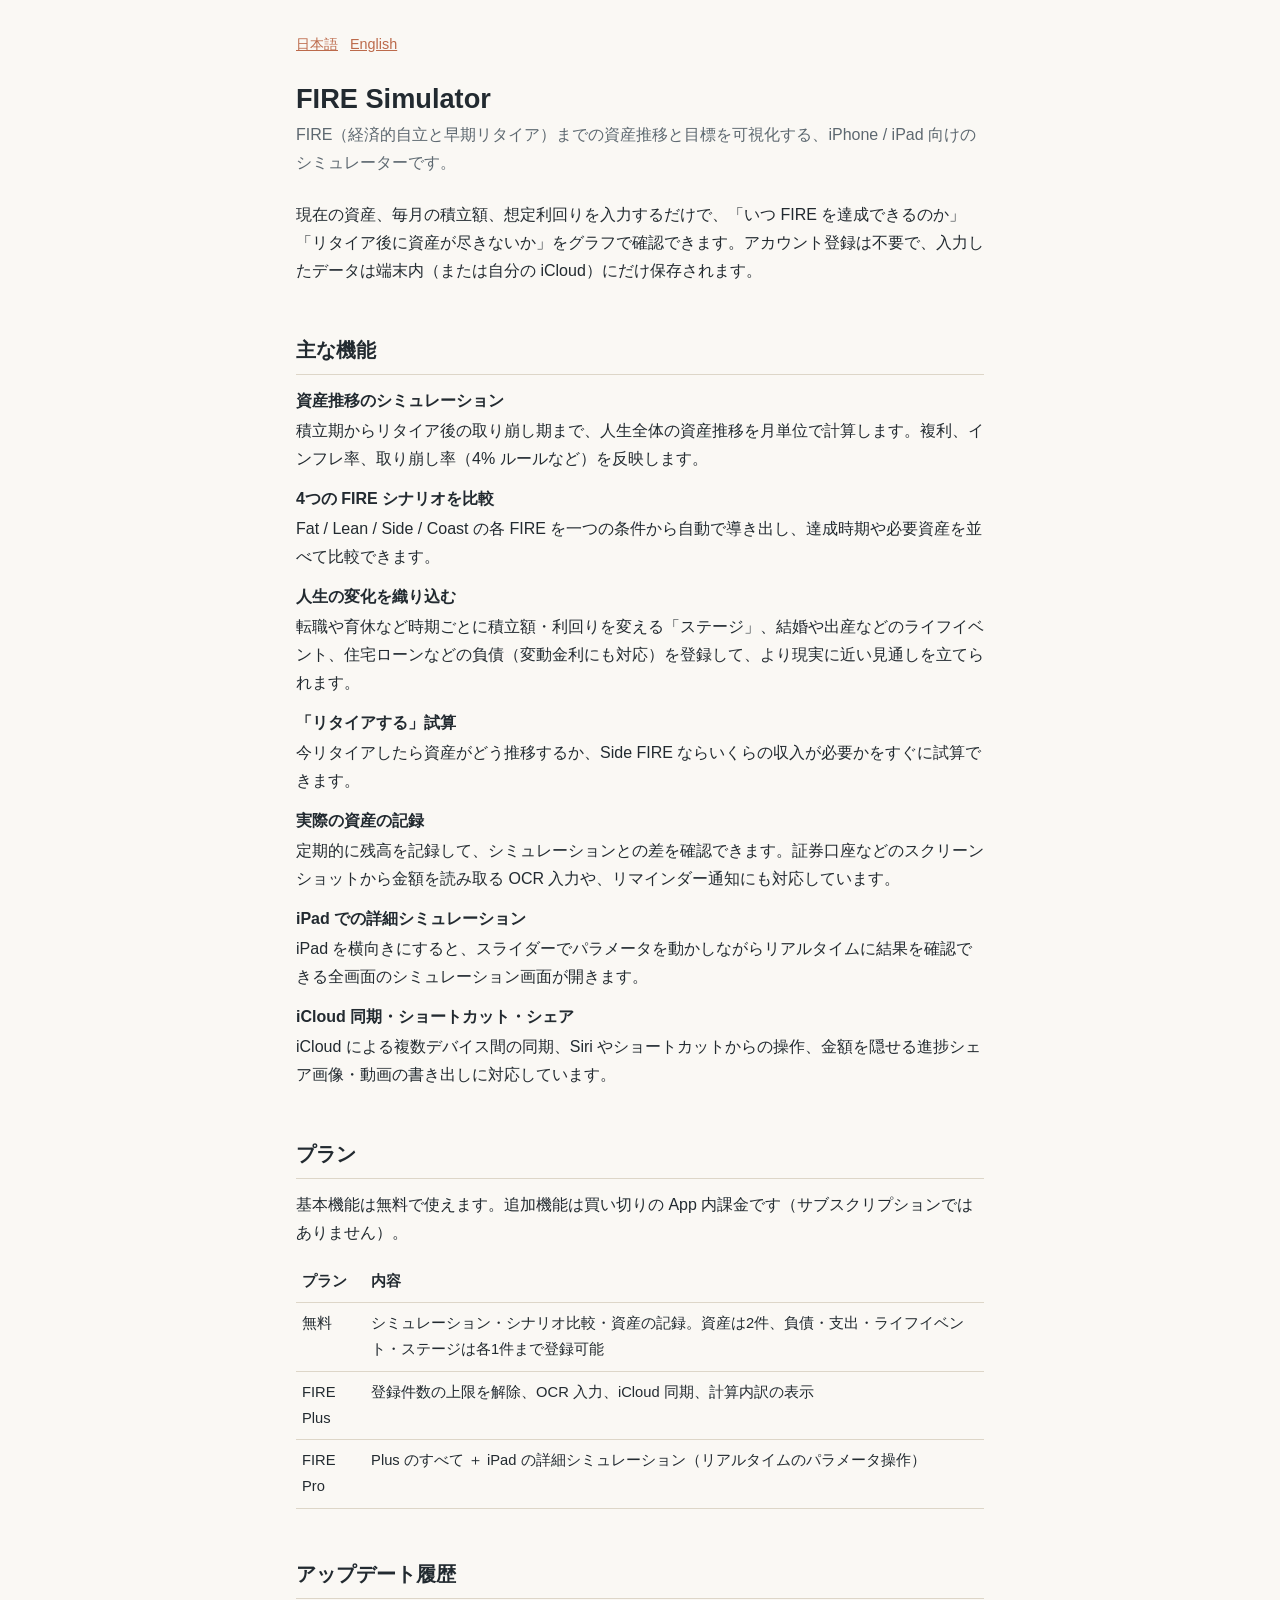
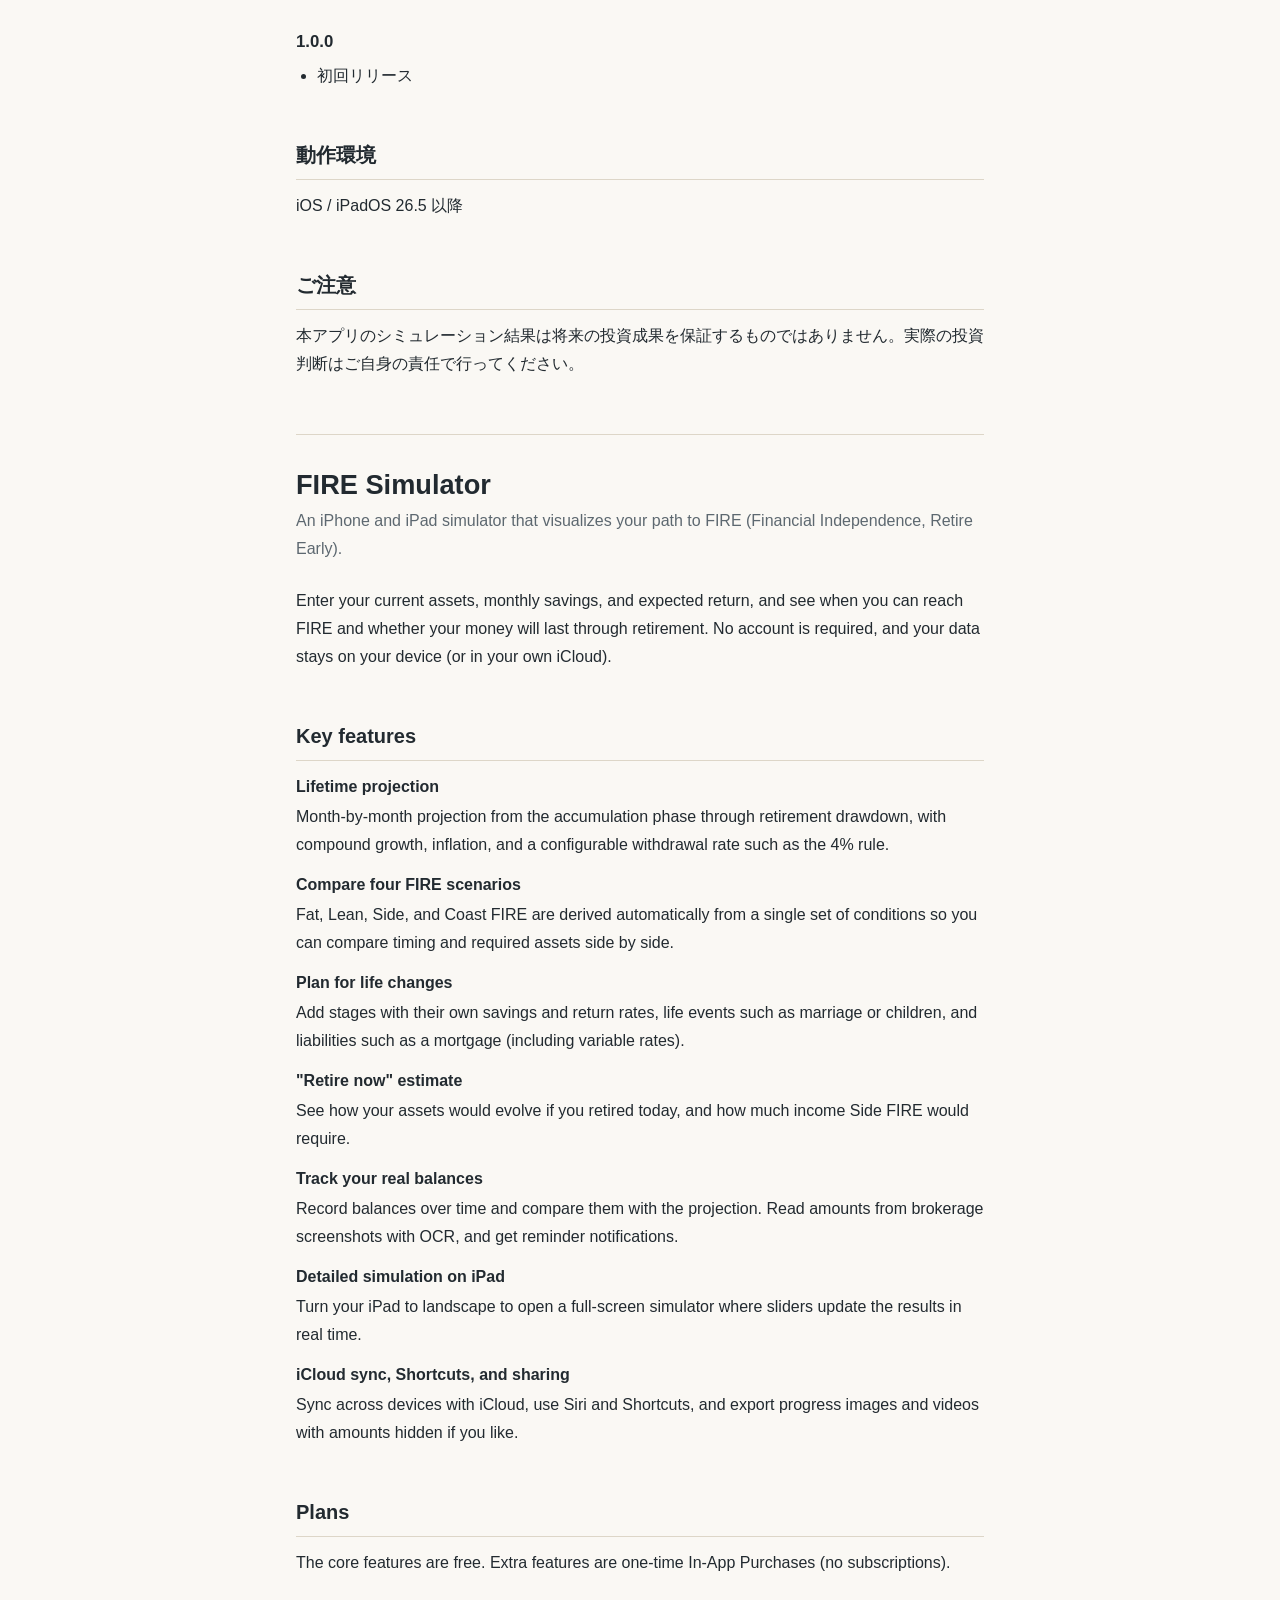
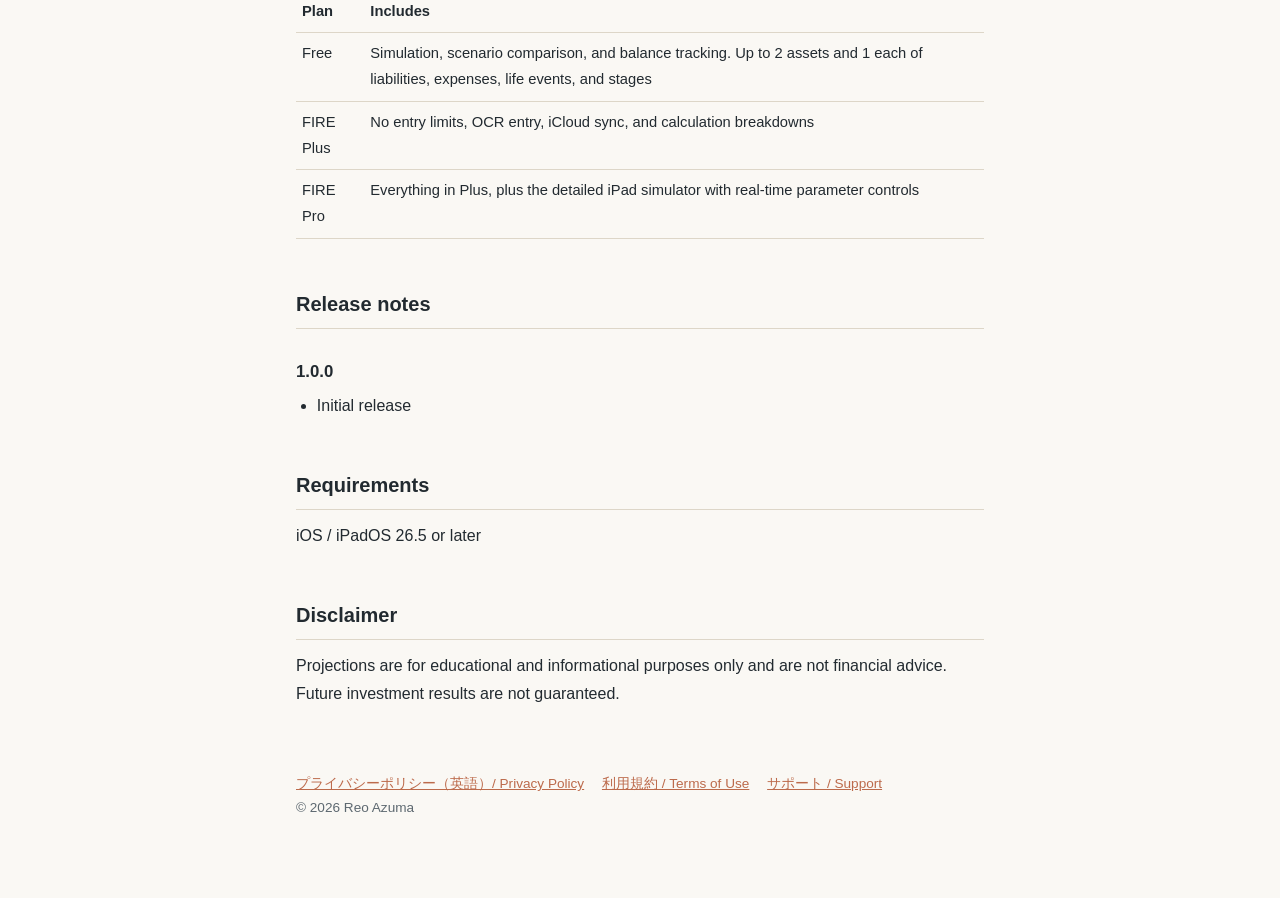
==== fire-simulator/index.html @ 7955ff44 "feat: FIRE Simulator の紹介ページとプライバシーポリシーを追加 reosora/FIRESimulatorApp の site/ から移設。  Co-Authored-By: Cl" ====
<!DOCTYPE html>
<html lang="ja">
<head>
  <meta charset="utf-8">
  <meta name="viewport" content="width=device-width, initial-scale=1">
  <title>FIRE Simulator</title>
  <meta name="description" content="FIRE（経済的自立と早期リタイア）までの資産推移を可視化する iPhone / iPad アプリ">
  <link rel="stylesheet" href="style.css">
</head>
<body>
<main>
  <nav class="lang"><a href="#ja">日本語</a><a href="#en">English</a></nav>

  <!-- ===== 日本語 ===== -->
  <article id="ja" lang="ja">
    <h1>FIRE Simulator</h1>
    <p class="lead">FIRE（経済的自立と早期リタイア）までの資産推移と目標を可視化する、iPhone / iPad 向けのシミュレーターです。</p>

    <p>現在の資産、毎月の積立額、想定利回りを入力するだけで、「いつ FIRE を達成できるのか」「リタイア後に資産が尽きないか」をグラフで確認できます。アカウント登録は不要で、入力したデータは端末内（または自分の iCloud）にだけ保存されます。</p>

    <h2>主な機能</h2>
    <dl>
      <dt>資産推移のシミュレーション</dt>
      <dd>積立期からリタイア後の取り崩し期まで、人生全体の資産推移を月単位で計算します。複利、インフレ率、取り崩し率（4% ルールなど）を反映します。</dd>

      <dt>4つの FIRE シナリオを比較</dt>
      <dd>Fat / Lean / Side / Coast の各 FIRE を一つの条件から自動で導き出し、達成時期や必要資産を並べて比較できます。</dd>

      <dt>人生の変化を織り込む</dt>
      <dd>転職や育休など時期ごとに積立額・利回りを変える「ステージ」、結婚や出産などのライフイベント、住宅ローンなどの負債（変動金利にも対応）を登録して、より現実に近い見通しを立てられます。</dd>

      <dt>「リタイアする」試算</dt>
      <dd>今リタイアしたら資産がどう推移するか、Side FIRE ならいくらの収入が必要かをすぐに試算できます。</dd>

      <dt>実際の資産の記録</dt>
      <dd>定期的に残高を記録して、シミュレーションとの差を確認できます。証券口座などのスクリーンショットから金額を読み取る OCR 入力や、リマインダー通知にも対応しています。</dd>

      <dt>iPad での詳細シミュレーション</dt>
      <dd>iPad を横向きにすると、スライダーでパラメータを動かしながらリアルタイムに結果を確認できる全画面のシミュレーション画面が開きます。</dd>

      <dt>iCloud 同期・ショートカット・シェア</dt>
      <dd>iCloud による複数デバイス間の同期、Siri やショートカットからの操作、金額を隠せる進捗シェア画像・動画の書き出しに対応しています。</dd>
    </dl>

    <h2>プラン</h2>
    <p>基本機能は無料で使えます。追加機能は買い切りの App 内課金です（サブスクリプションではありません）。</p>
    <table>
      <tr><th>プラン</th><th>内容</th></tr>
      <tr><td>無料</td><td>シミュレーション・シナリオ比較・資産の記録。資産は2件、負債・支出・ライフイベント・ステージは各1件まで登録可能</td></tr>
      <tr><td>FIRE Plus</td><td>登録件数の上限を解除、OCR 入力、iCloud 同期、計算内訳の表示</td></tr>
      <tr><td>FIRE Pro</td><td>Plus のすべて ＋ iPad の詳細シミュレーション（リアルタイムのパラメータ操作）</td></tr>
    </table>

    <h2>アップデート履歴</h2>
    <h3>1.0.0</h3>
    <ul>
      <li>初回リリース</li>
    </ul>

    <h2>動作環境</h2>
    <p>iOS / iPadOS 26.5 以降</p>

    <h2>ご注意</h2>
    <p>本アプリのシミュレーション結果は将来の投資成果を保証するものではありません。実際の投資判断はご自身の責任で行ってください。</p>
  </article>

  <hr>

  <!-- ===== English ===== -->
  <article id="en" lang="en">
    <h1>FIRE Simulator</h1>
    <p class="lead">An iPhone and iPad simulator that visualizes your path to FIRE (Financial Independence, Retire Early).</p>

    <p>Enter your current assets, monthly savings, and expected return, and see when you can reach FIRE and whether your money will last through retirement. No account is required, and your data stays on your device (or in your own iCloud).</p>

    <h2>Key features</h2>
    <dl>
      <dt>Lifetime projection</dt>
      <dd>Month-by-month projection from the accumulation phase through retirement drawdown, with compound growth, inflation, and a configurable withdrawal rate such as the 4% rule.</dd>

      <dt>Compare four FIRE scenarios</dt>
      <dd>Fat, Lean, Side, and Coast FIRE are derived automatically from a single set of conditions so you can compare timing and required assets side by side.</dd>

      <dt>Plan for life changes</dt>
      <dd>Add stages with their own savings and return rates, life events such as marriage or children, and liabilities such as a mortgage (including variable rates).</dd>

      <dt>"Retire now" estimate</dt>
      <dd>See how your assets would evolve if you retired today, and how much income Side FIRE would require.</dd>

      <dt>Track your real balances</dt>
      <dd>Record balances over time and compare them with the projection. Read amounts from brokerage screenshots with OCR, and get reminder notifications.</dd>

      <dt>Detailed simulation on iPad</dt>
      <dd>Turn your iPad to landscape to open a full-screen simulator where sliders update the results in real time.</dd>

      <dt>iCloud sync, Shortcuts, and sharing</dt>
      <dd>Sync across devices with iCloud, use Siri and Shortcuts, and export progress images and videos with amounts hidden if you like.</dd>
    </dl>

    <h2>Plans</h2>
    <p>The core features are free. Extra features are one-time In-App Purchases (no subscriptions).</p>
    <table>
      <tr><th>Plan</th><th>Includes</th></tr>
      <tr><td>Free</td><td>Simulation, scenario comparison, and balance tracking. Up to 2 assets and 1 each of liabilities, expenses, life events, and stages</td></tr>
      <tr><td>FIRE Plus</td><td>No entry limits, OCR entry, iCloud sync, and calculation breakdowns</td></tr>
      <tr><td>FIRE Pro</td><td>Everything in Plus, plus the detailed iPad simulator with real-time parameter controls</td></tr>
    </table>

    <h2>Release notes</h2>
    <h3>1.0.0</h3>
    <ul>
      <li>Initial release</li>
    </ul>

    <h2>Requirements</h2>
    <p>iOS / iPadOS 26.5 or later</p>

    <h2>Disclaimer</h2>
    <p>Projections are for educational and informational purposes only and are not financial advice. Future investment results are not guaranteed.</p>
  </article>

  <footer>
    <a href="privacy.html">プライバシーポリシー（英語）/ Privacy Policy</a>
    <a href="https://www.apple.com/legal/internet-services/itunes/dev/stdeula/">利用規約 / Terms of Use</a>
    <a href="https://docs.google.com/forms/d/e/1FAIpQLSdBj0RXla06ebriVNi8KEIp9Bq3V-qZ8yL-OSigKXqt2C8FtA/viewform?usp=header">サポート / Support</a>
    <p>&copy; 2026 Reo Azuma</p>
  </footer>
</main>
</body>
</html>
---- fire-simulator/style.css ----
:root {
  color-scheme: light dark;
  --bg: #faf8f4;
  --text: #222a30;
  --muted: #5d6870;
  --line: #ddd6c8;
  --accent: #bc6a4b;
}

@media (prefers-color-scheme: dark) {
  :root {
    --bg: #1f272d;
    --text: #e7e2d8;
    --muted: #a3acb2;
    --line: #3a464e;
    --accent: #d98a6b;
  }
}

* { box-sizing: border-box; }

body {
  margin: 0;
  background: var(--bg);
  color: var(--text);
  font-family: -apple-system, BlinkMacSystemFont, "Hiragino Sans", "Helvetica Neue", sans-serif;
  line-height: 1.75;
  -webkit-text-size-adjust: 100%;
}

main {
  max-width: 720px;
  margin: 0 auto;
  padding: 32px 16px 64px;
}

h1 { font-size: 1.7rem; line-height: 1.3; margin: 0 0 4px; }
h2 { font-size: 1.25rem; margin: 48px 0 12px; padding-bottom: 6px; border-bottom: 1px solid var(--line); }
h3 { font-size: 1.05rem; margin: 28px 0 6px; }

p, ul, dl { margin: 0 0 14px; }
ul { padding-left: 1.3em; }
li { margin-bottom: 4px; }

a { color: var(--accent); }

.lead { color: var(--muted); margin-bottom: 24px; }
.muted { color: var(--muted); font-size: 0.9rem; }

nav.lang { font-size: 0.9rem; margin-bottom: 24px; }
nav.lang a { margin-right: 12px; }

hr { border: none; border-top: 1px solid var(--line); margin: 56px 0 32px; }

dt { font-weight: 600; margin-top: 12px; }
dd { margin: 2px 0 0; }

table { width: 100%; border-collapse: collapse; font-size: 0.92rem; margin-bottom: 14px; }
th, td { text-align: left; padding: 8px 6px; border-bottom: 1px solid var(--line); vertical-align: top; }

footer { margin-top: 64px; font-size: 0.85rem; color: var(--muted); }
footer a { margin-right: 14px; }
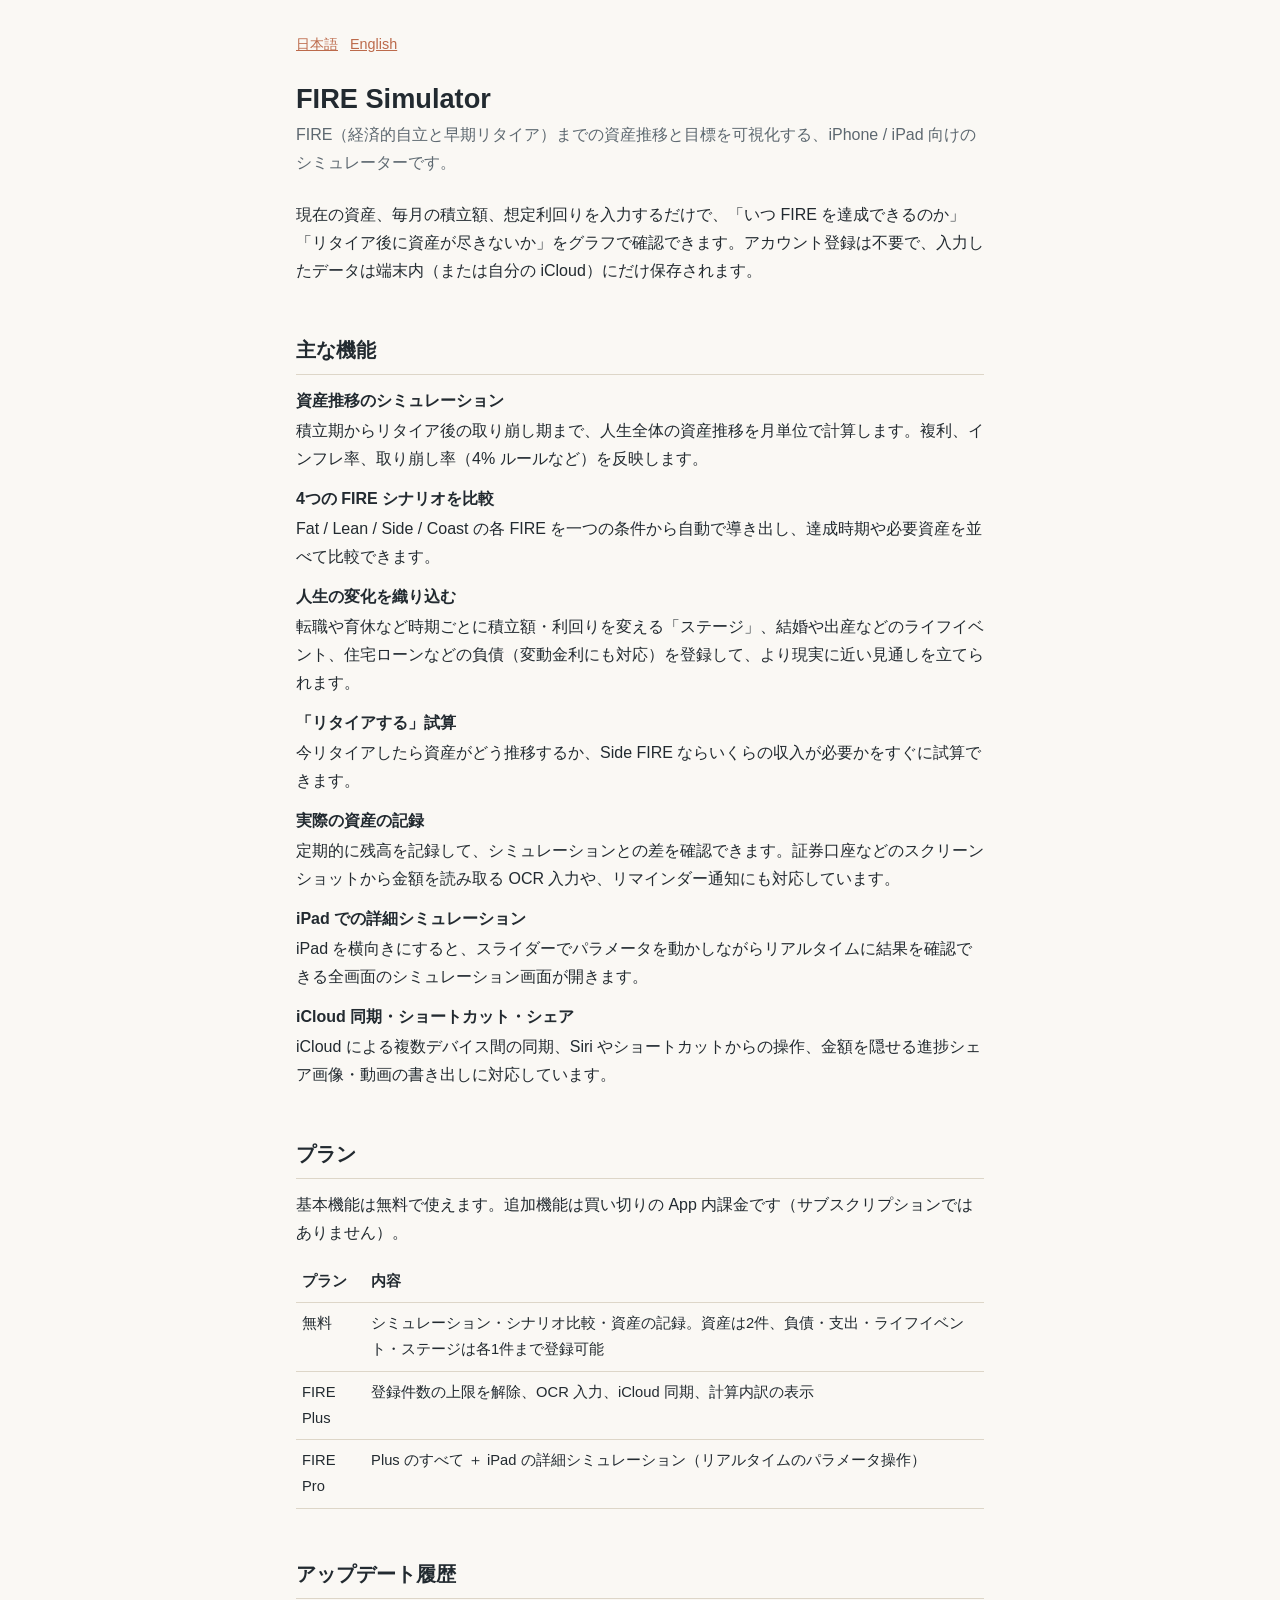
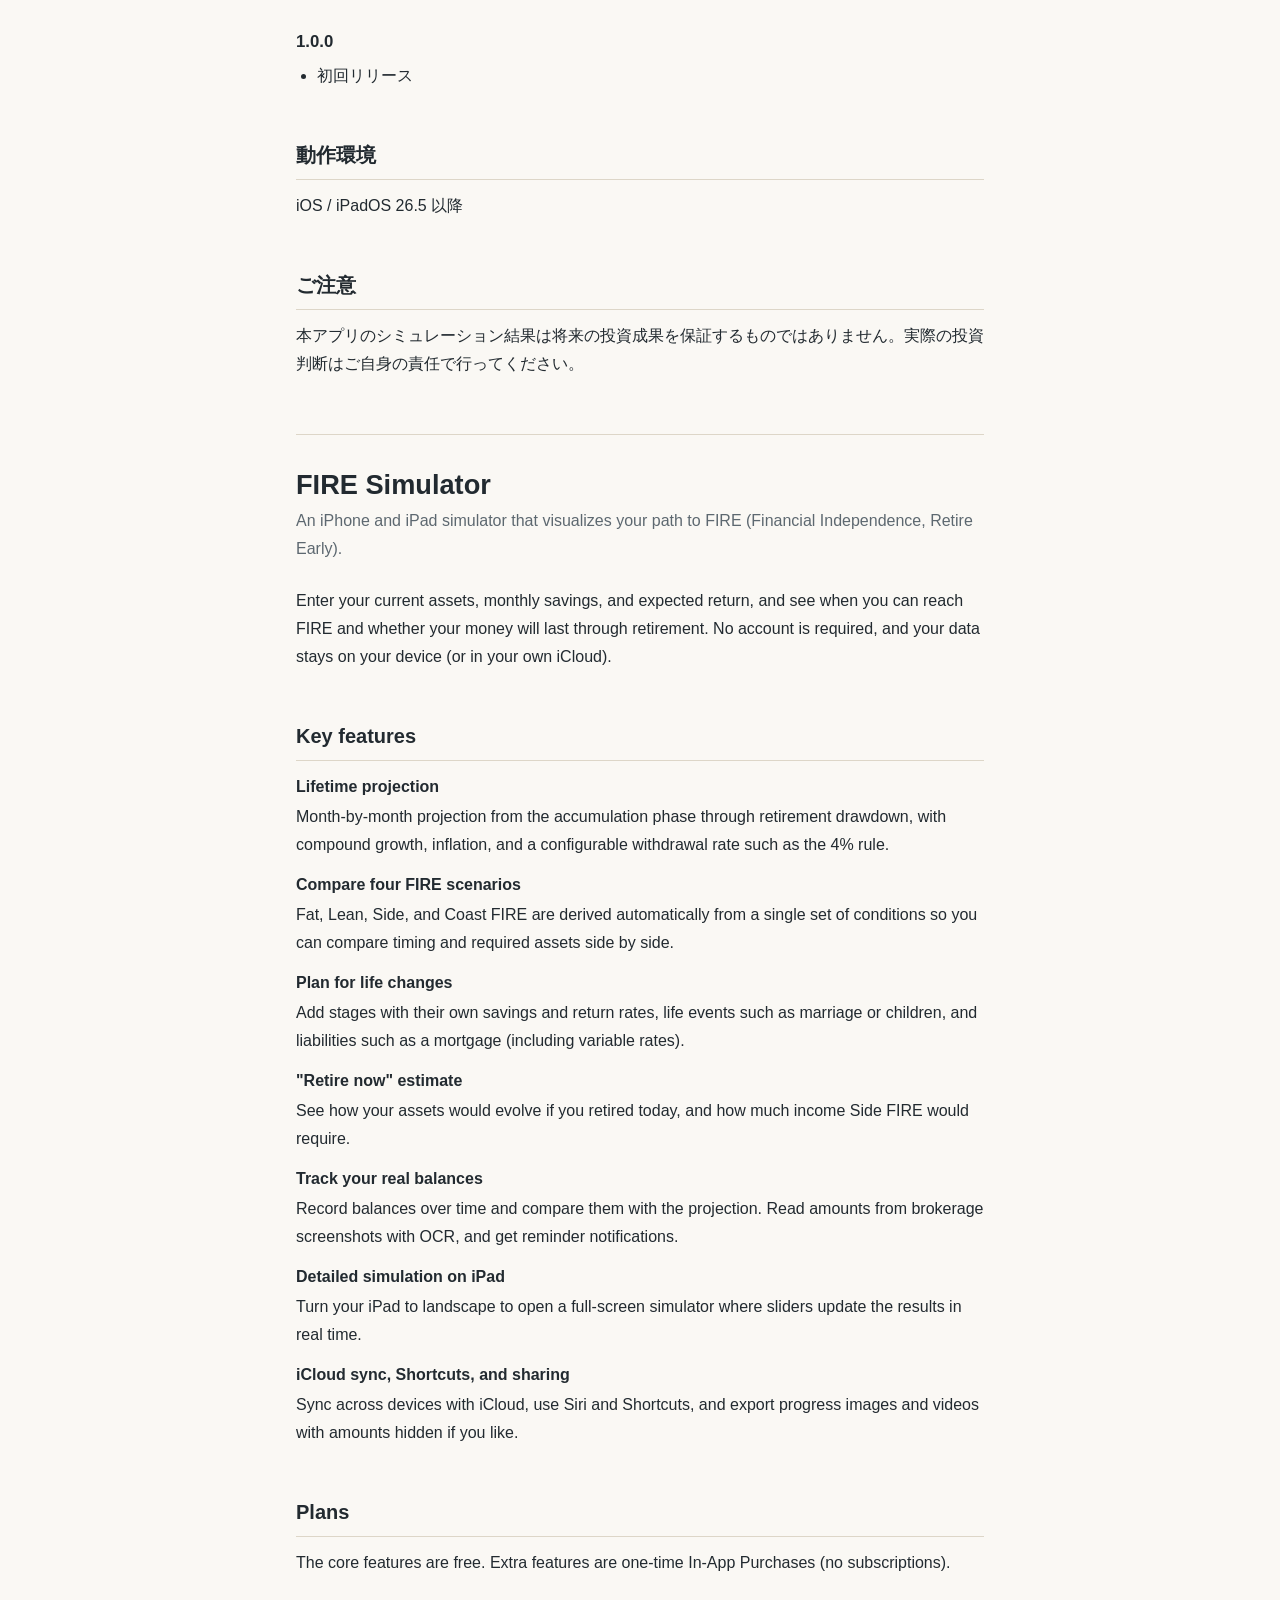
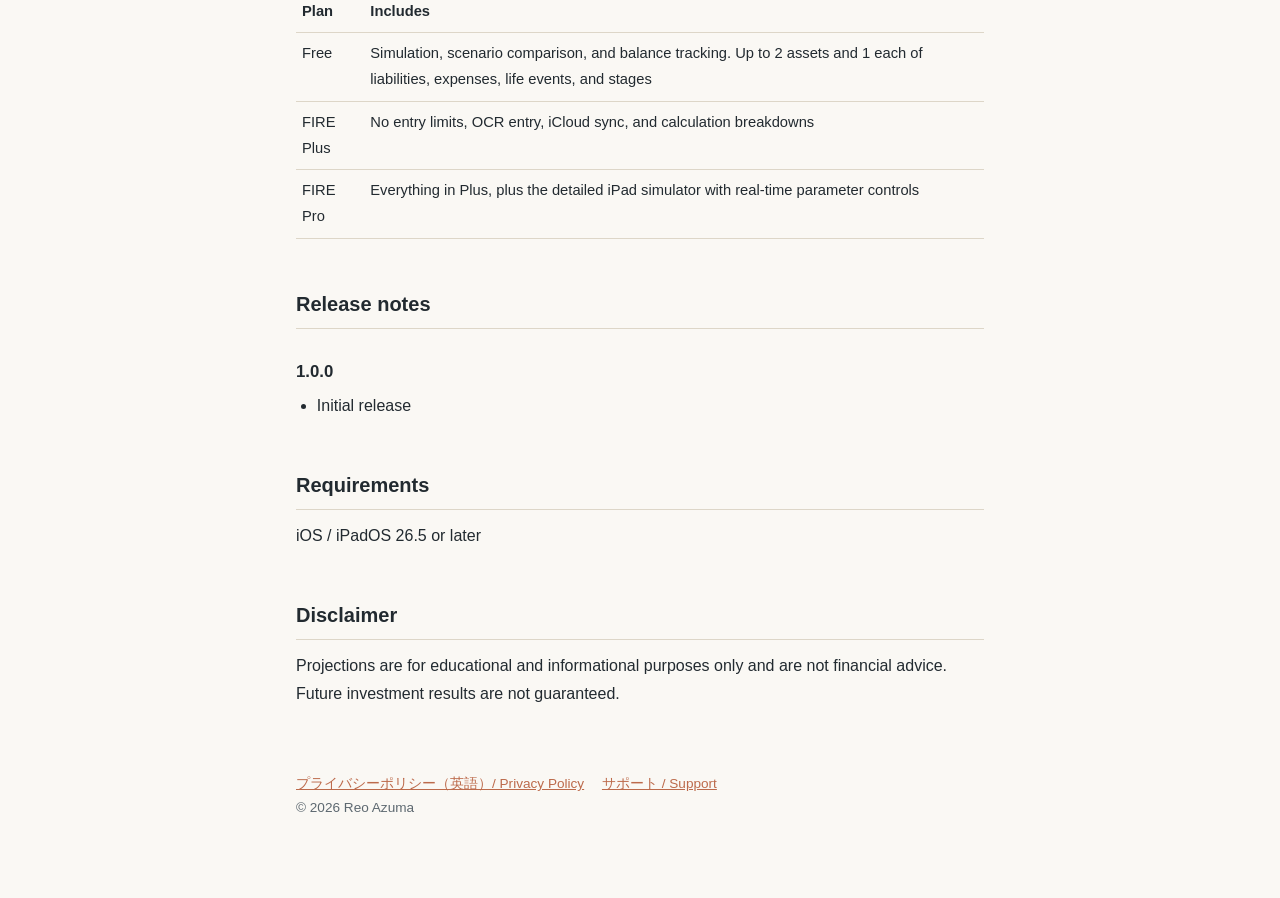
==== commit 82e39baa: "chore: 利用規約（Apple 標準 EULA）へのリンクを削除 アプリ側に合わせ、紹介ページとプライバシーポリシーのフッターから外す。  Co-Authored-By: Claude Opus " ====
--- a/fire-simulator/index.html
+++ b/fire-simulator/index.html
@@ -121,7 +121,6 @@
 
   <footer>
     <a href="privacy.html">プライバシーポリシー（英語）/ Privacy Policy</a>
-    <a href="https://www.apple.com/legal/internet-services/itunes/dev/stdeula/">利用規約 / Terms of Use</a>
     <a href="https://docs.google.com/forms/d/e/1FAIpQLSdBj0RXla06ebriVNi8KEIp9Bq3V-qZ8yL-OSigKXqt2C8FtA/viewform?usp=header">サポート / Support</a>
     <p>&copy; 2026 Reo Azuma</p>
   </footer>
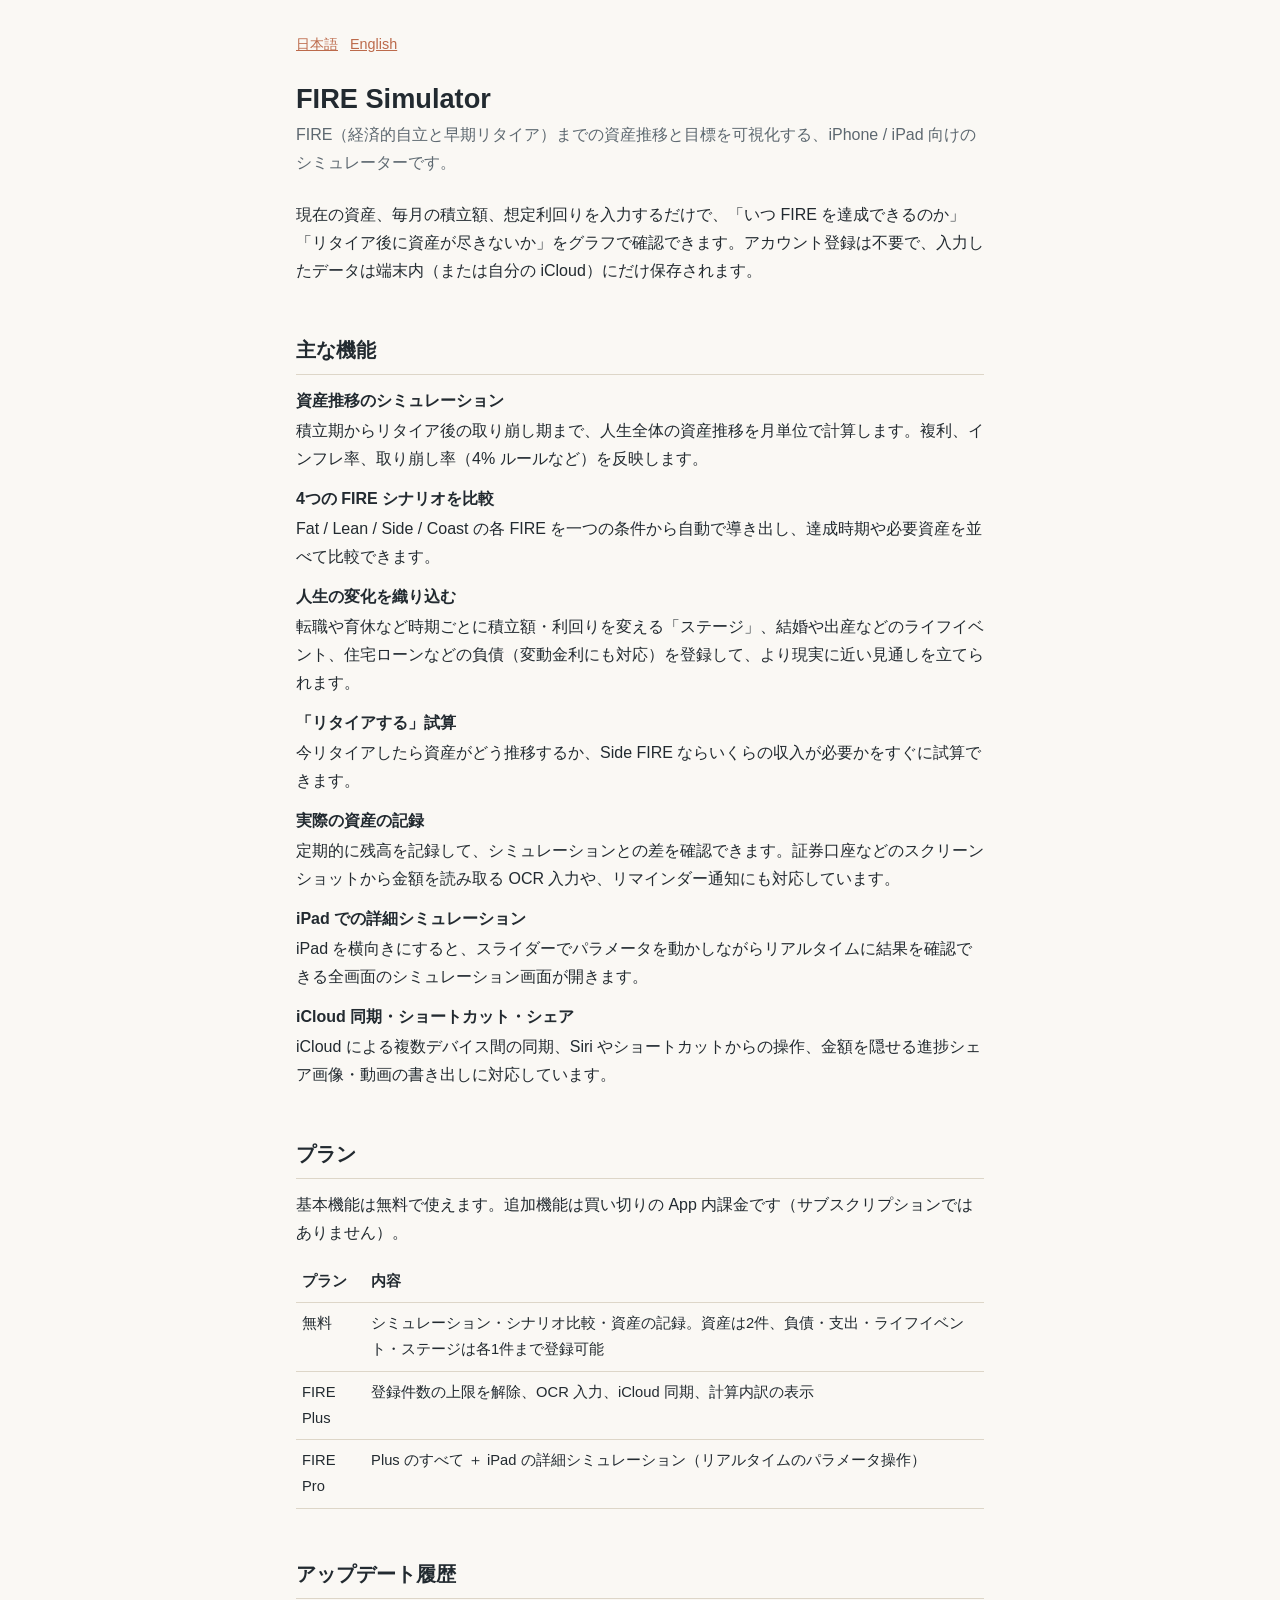
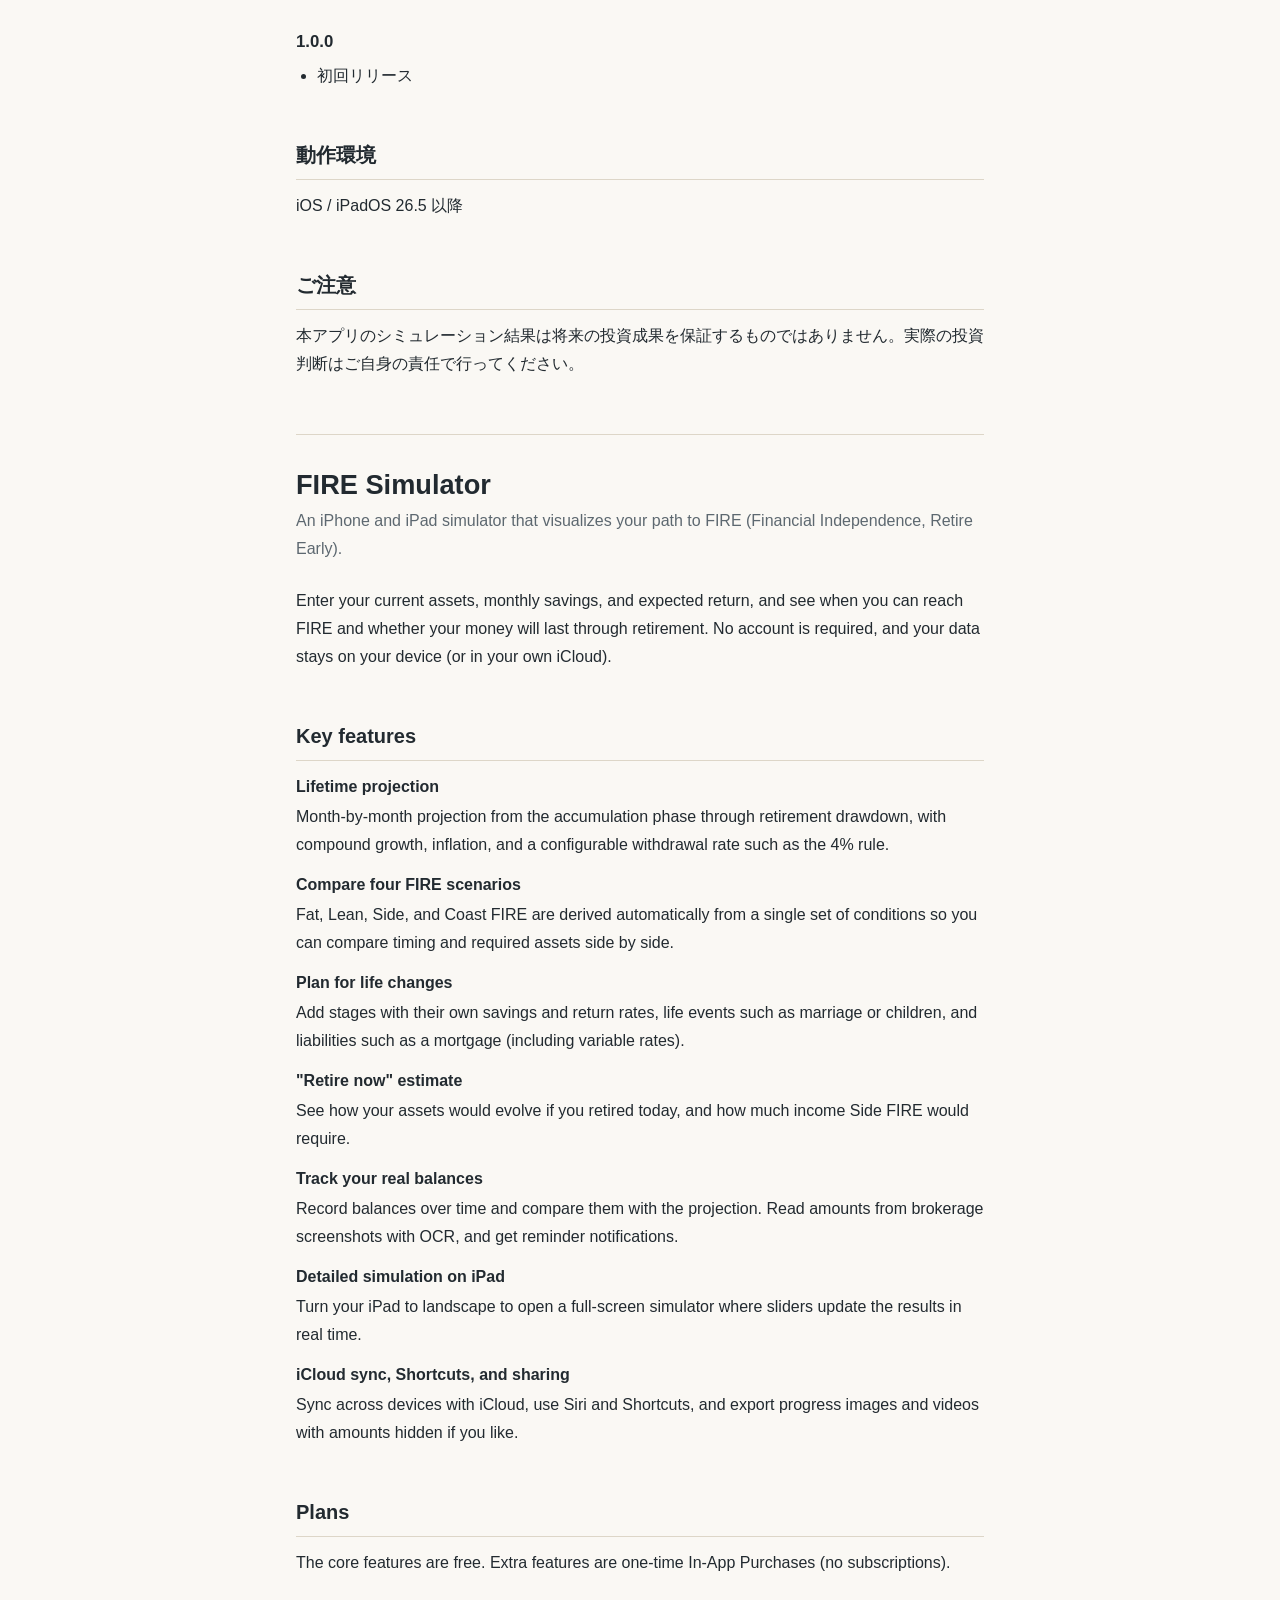
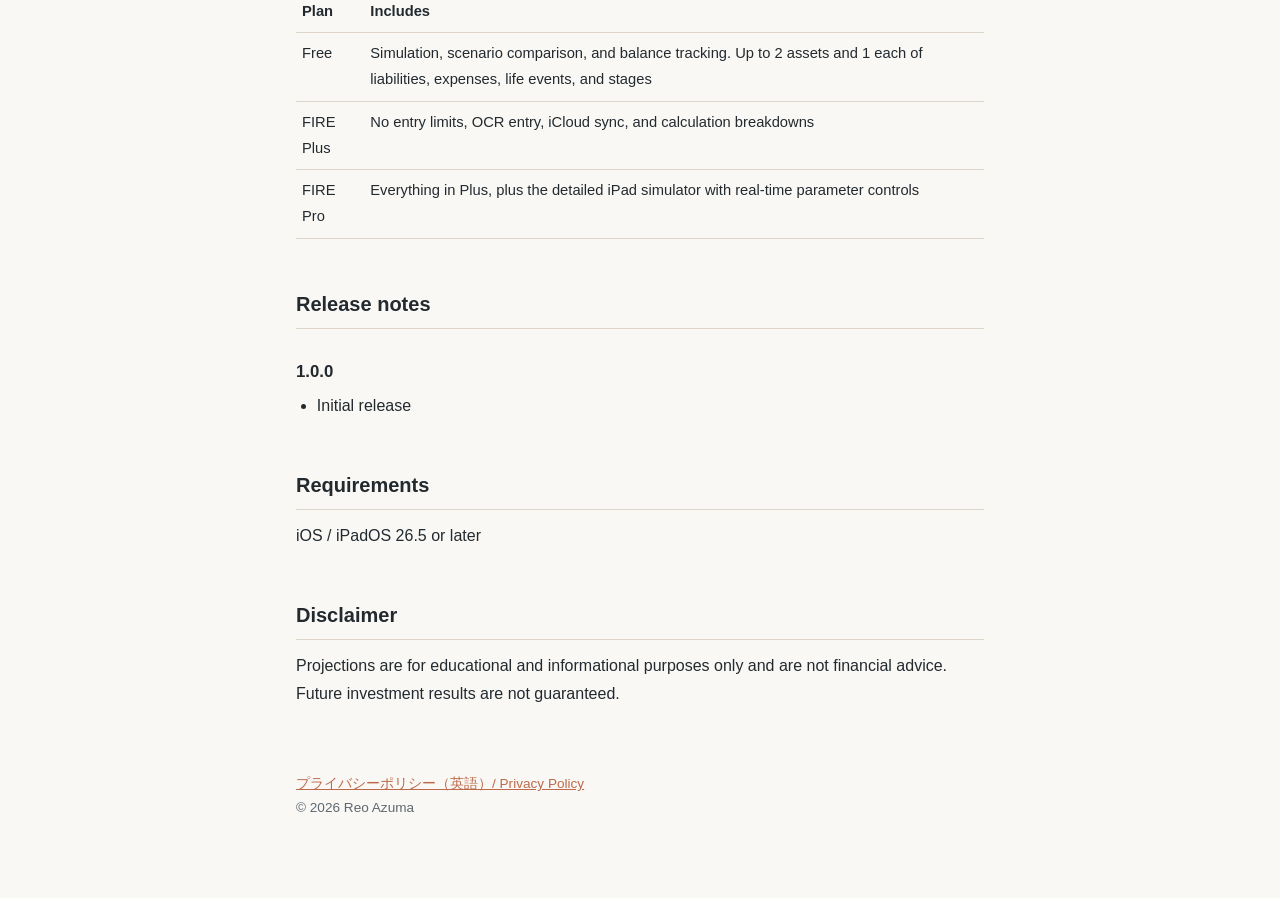
==== commit 9e00b068: "chore: サポートフォームへのリンクを削除 Co-Authored-By: Claude Opus 5.5 <noreply@anthropic.com>" ====
--- a/fire-simulator/index.html
+++ b/fire-simulator/index.html
@@ -121,7 +121,6 @@
 
   <footer>
     <a href="privacy.html">プライバシーポリシー（英語）/ Privacy Policy</a>
-    <a href="https://docs.google.com/forms/d/e/1FAIpQLSdBj0RXla06ebriVNi8KEIp9Bq3V-qZ8yL-OSigKXqt2C8FtA/viewform?usp=header">サポート / Support</a>
     <p>&copy; 2026 Reo Azuma</p>
   </footer>
 </main>
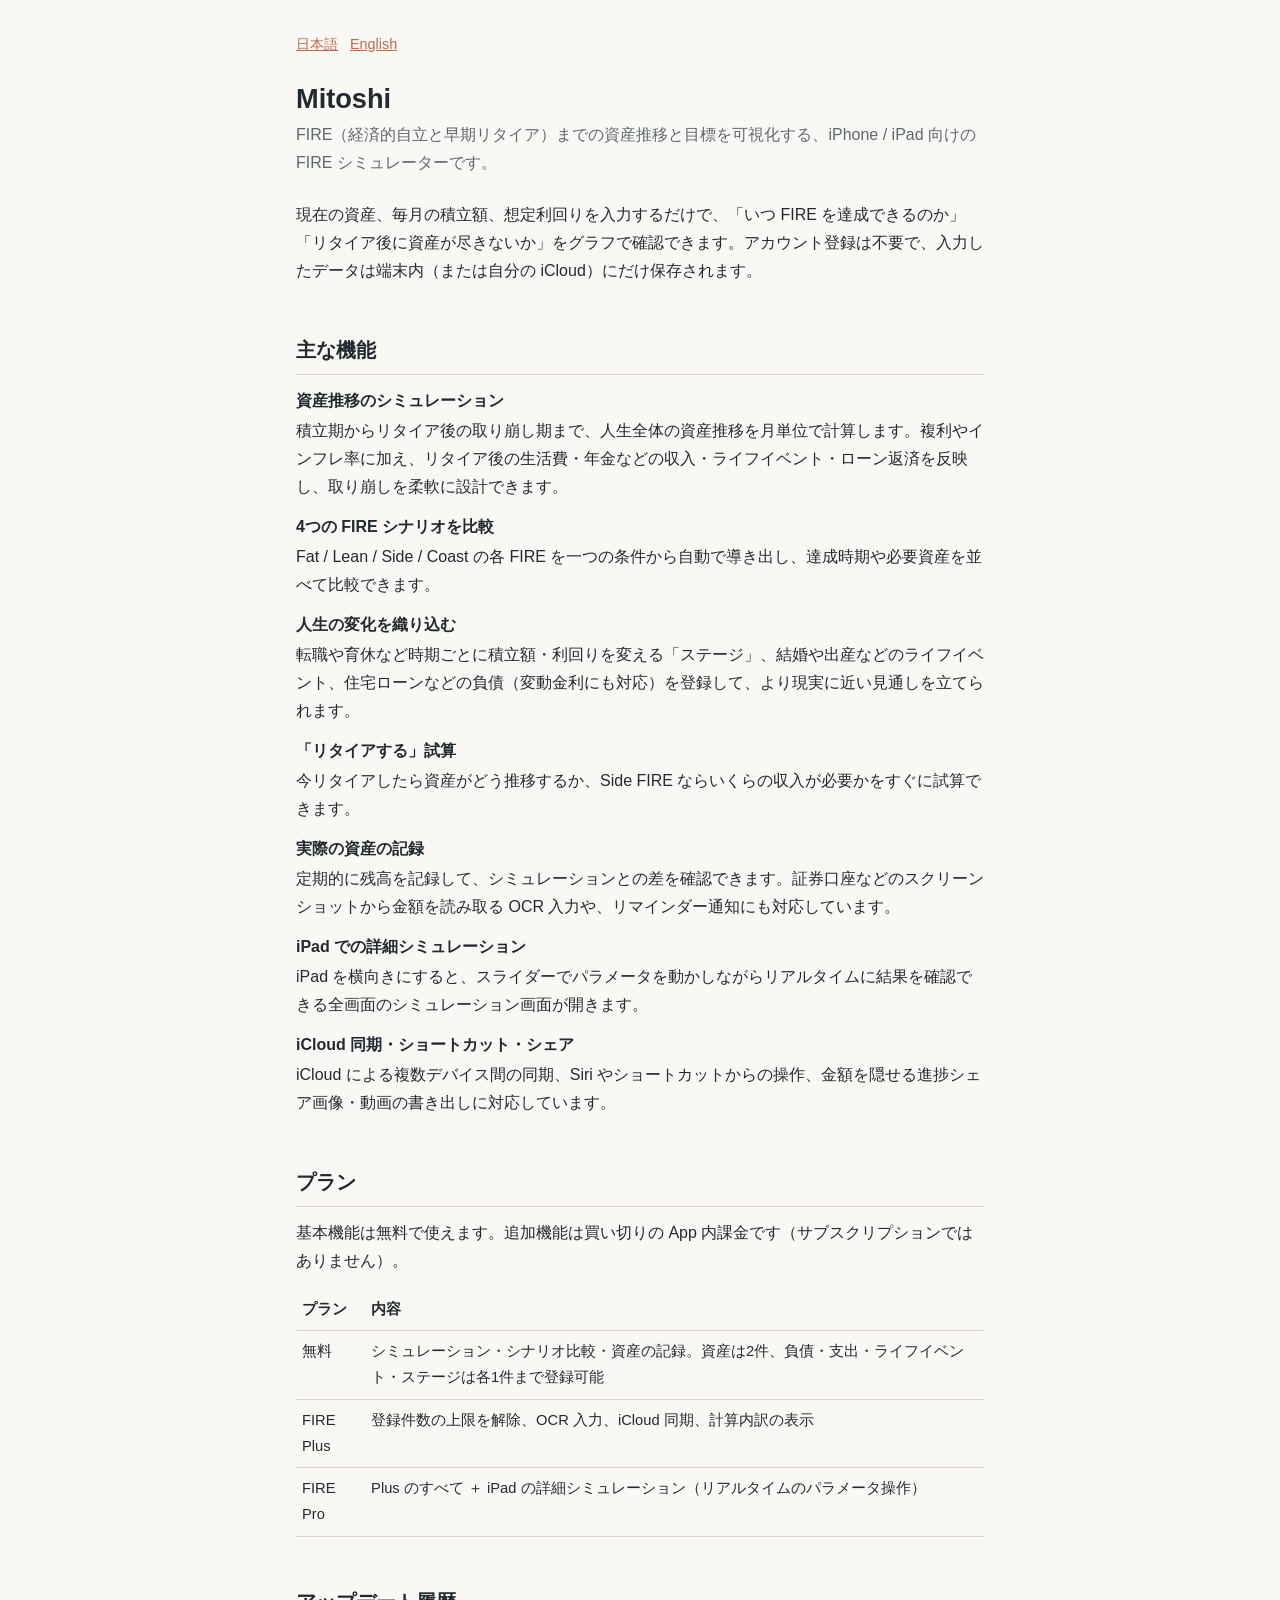
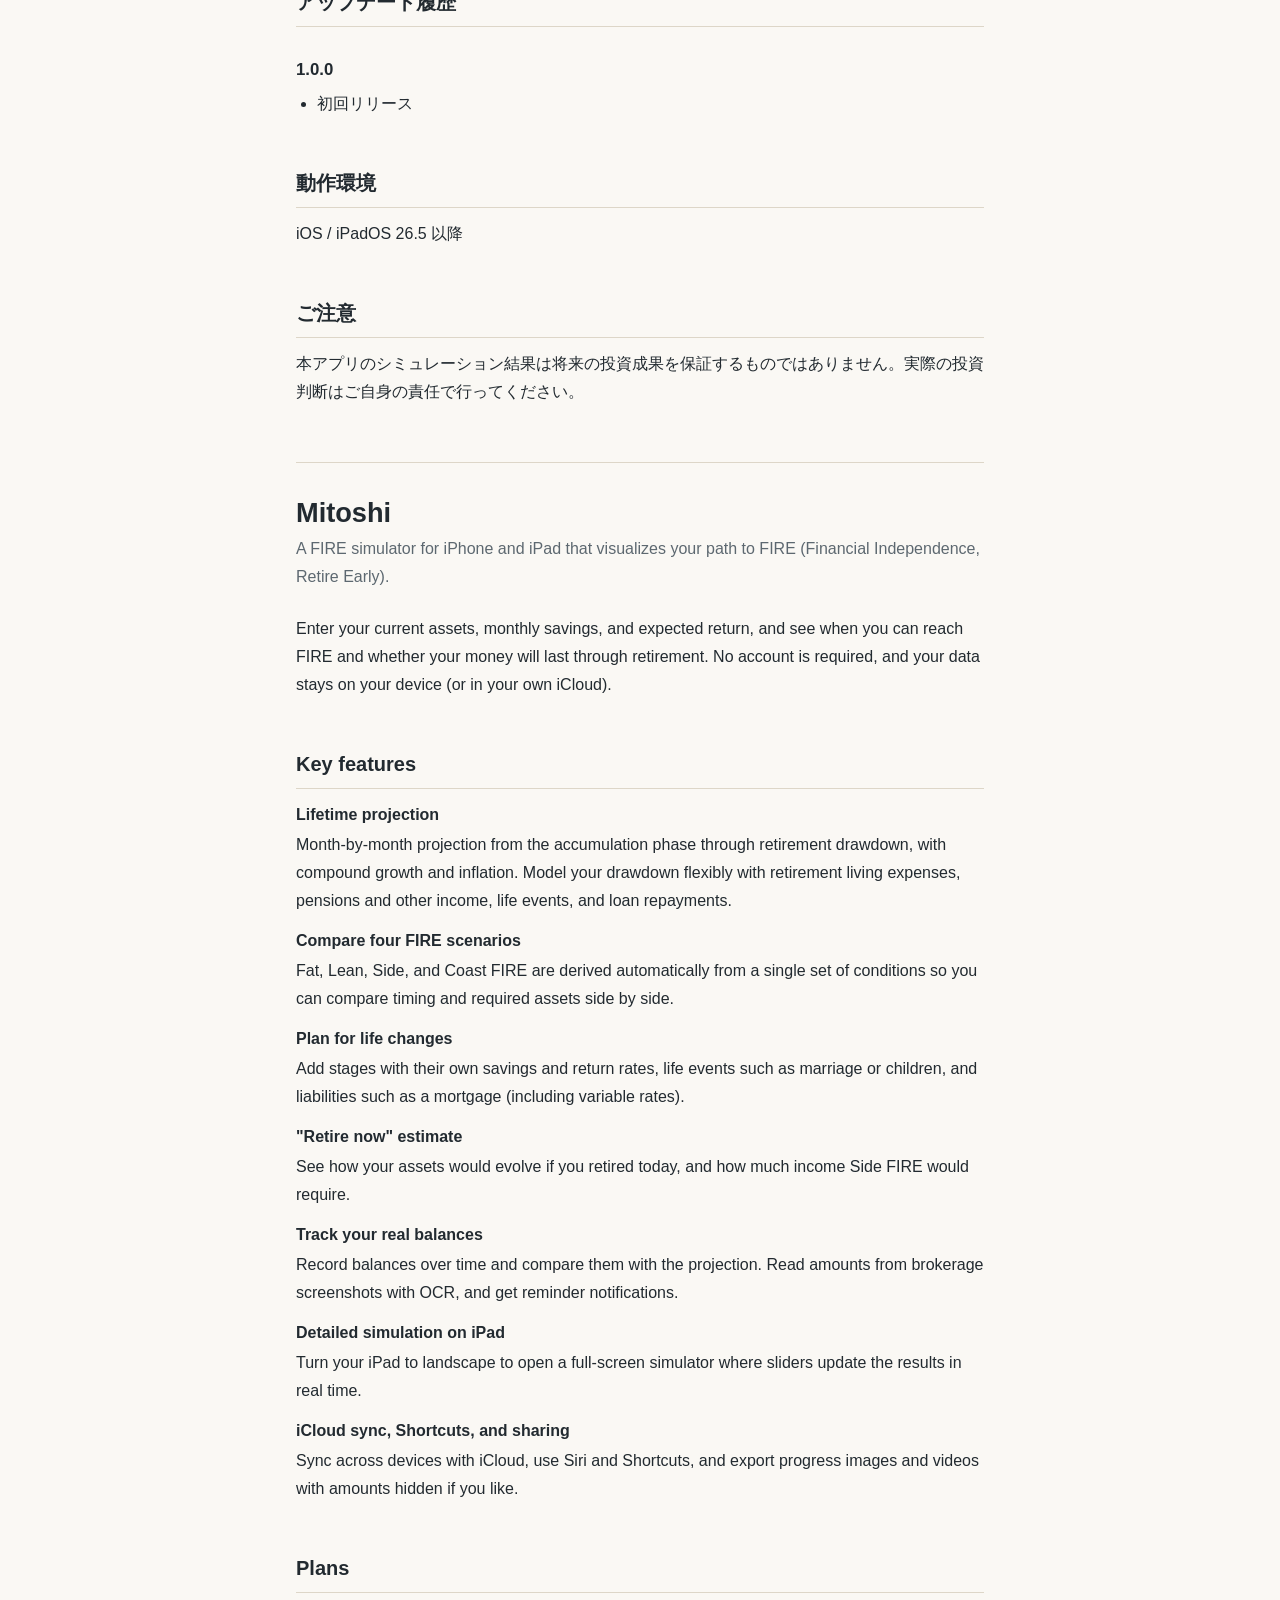
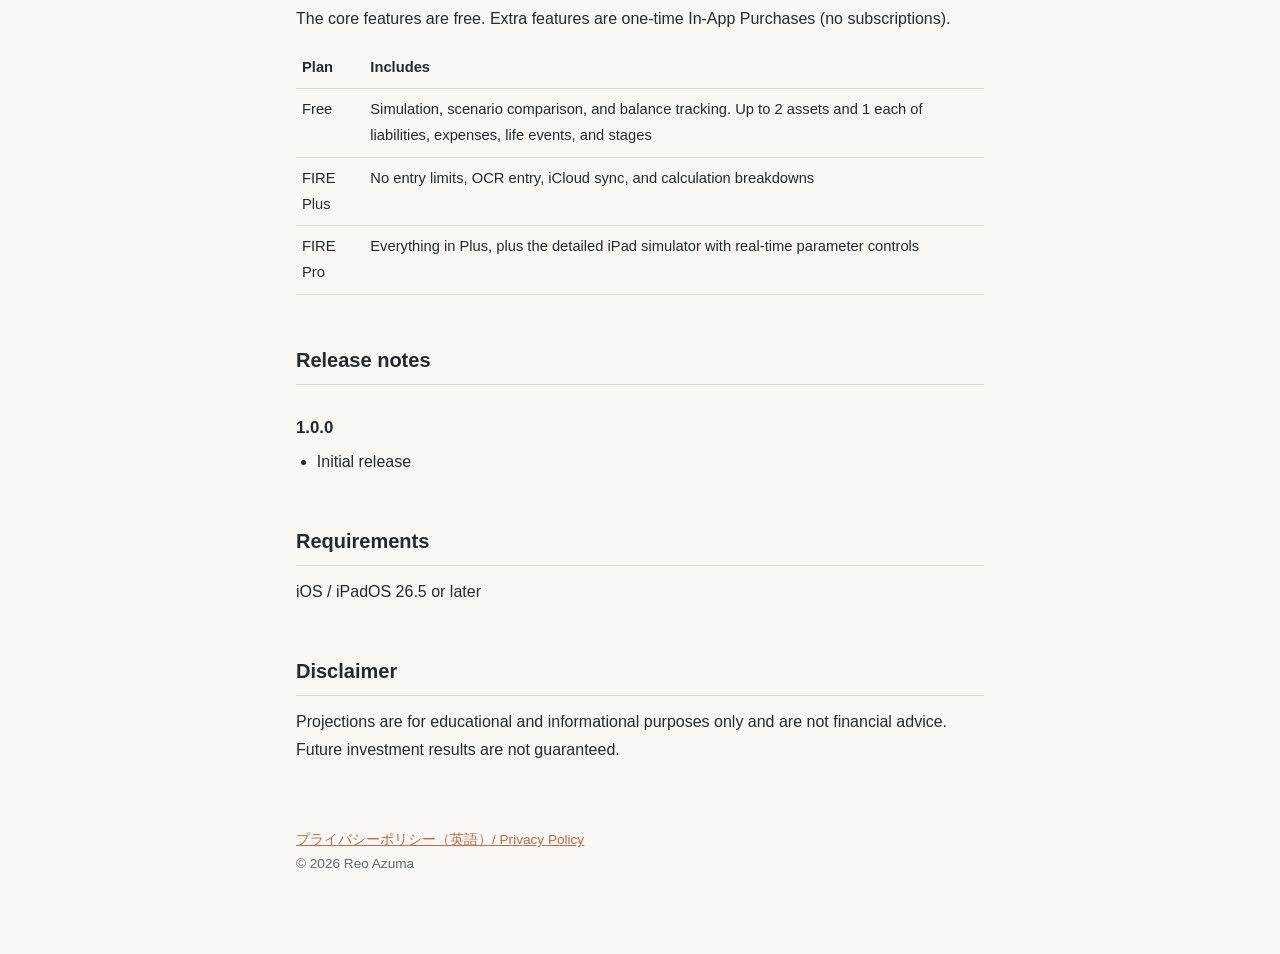
==== commit 6562e08f: "feat: アプリ名を Mitoshi に変更 紹介ページ・プライバシーポリシー・トップページのアプリ名を更新（URL は App Store Connect 登録済みのため維持）。 プライバシーポリ" ====
--- a/fire-simulator/index.html
+++ b/fire-simulator/index.html
@@ -3,7 +3,7 @@
 <head>
   <meta charset="utf-8">
   <meta name="viewport" content="width=device-width, initial-scale=1">
-  <title>FIRE Simulator</title>
+  <title>Mitoshi — FIRE Simulator</title>
   <meta name="description" content="FIRE（経済的自立と早期リタイア）までの資産推移を可視化する iPhone / iPad アプリ">
   <link rel="stylesheet" href="style.css">
 </head>
@@ -13,15 +13,15 @@
 
   <!-- ===== 日本語 ===== -->
   <article id="ja" lang="ja">
-    <h1>FIRE Simulator</h1>
-    <p class="lead">FIRE（経済的自立と早期リタイア）までの資産推移と目標を可視化する、iPhone / iPad 向けのシミュレーターです。</p>
+    <h1>Mitoshi</h1>
+    <p class="lead">FIRE（経済的自立と早期リタイア）までの資産推移と目標を可視化する、iPhone / iPad 向けの FIRE シミュレーターです。</p>
 
     <p>現在の資産、毎月の積立額、想定利回りを入力するだけで、「いつ FIRE を達成できるのか」「リタイア後に資産が尽きないか」をグラフで確認できます。アカウント登録は不要で、入力したデータは端末内（または自分の iCloud）にだけ保存されます。</p>
 
     <h2>主な機能</h2>
     <dl>
       <dt>資産推移のシミュレーション</dt>
-      <dd>積立期からリタイア後の取り崩し期まで、人生全体の資産推移を月単位で計算します。複利、インフレ率、取り崩し率（4% ルールなど）を反映します。</dd>
+      <dd>積立期からリタイア後の取り崩し期まで、人生全体の資産推移を月単位で計算します。複利やインフレ率に加え、リタイア後の生活費・年金などの収入・ライフイベント・ローン返済を反映し、取り崩しを柔軟に設計できます。</dd>
 
       <dt>4つの FIRE シナリオを比較</dt>
       <dd>Fat / Lean / Side / Coast の各 FIRE を一つの条件から自動で導き出し、達成時期や必要資産を並べて比較できます。</dd>
@@ -68,15 +68,15 @@
 
   <!-- ===== English ===== -->
   <article id="en" lang="en">
-    <h1>FIRE Simulator</h1>
-    <p class="lead">An iPhone and iPad simulator that visualizes your path to FIRE (Financial Independence, Retire Early).</p>
+    <h1>Mitoshi</h1>
+    <p class="lead">A FIRE simulator for iPhone and iPad that visualizes your path to FIRE (Financial Independence, Retire Early).</p>
 
     <p>Enter your current assets, monthly savings, and expected return, and see when you can reach FIRE and whether your money will last through retirement. No account is required, and your data stays on your device (or in your own iCloud).</p>
 
     <h2>Key features</h2>
     <dl>
       <dt>Lifetime projection</dt>
-      <dd>Month-by-month projection from the accumulation phase through retirement drawdown, with compound growth, inflation, and a configurable withdrawal rate such as the 4% rule.</dd>
+      <dd>Month-by-month projection from the accumulation phase through retirement drawdown, with compound growth and inflation. Model your drawdown flexibly with retirement living expenses, pensions and other income, life events, and loan repayments.</dd>
 
       <dt>Compare four FIRE scenarios</dt>
       <dd>Fat, Lean, Side, and Coast FIRE are derived automatically from a single set of conditions so you can compare timing and required assets side by side.</dd>
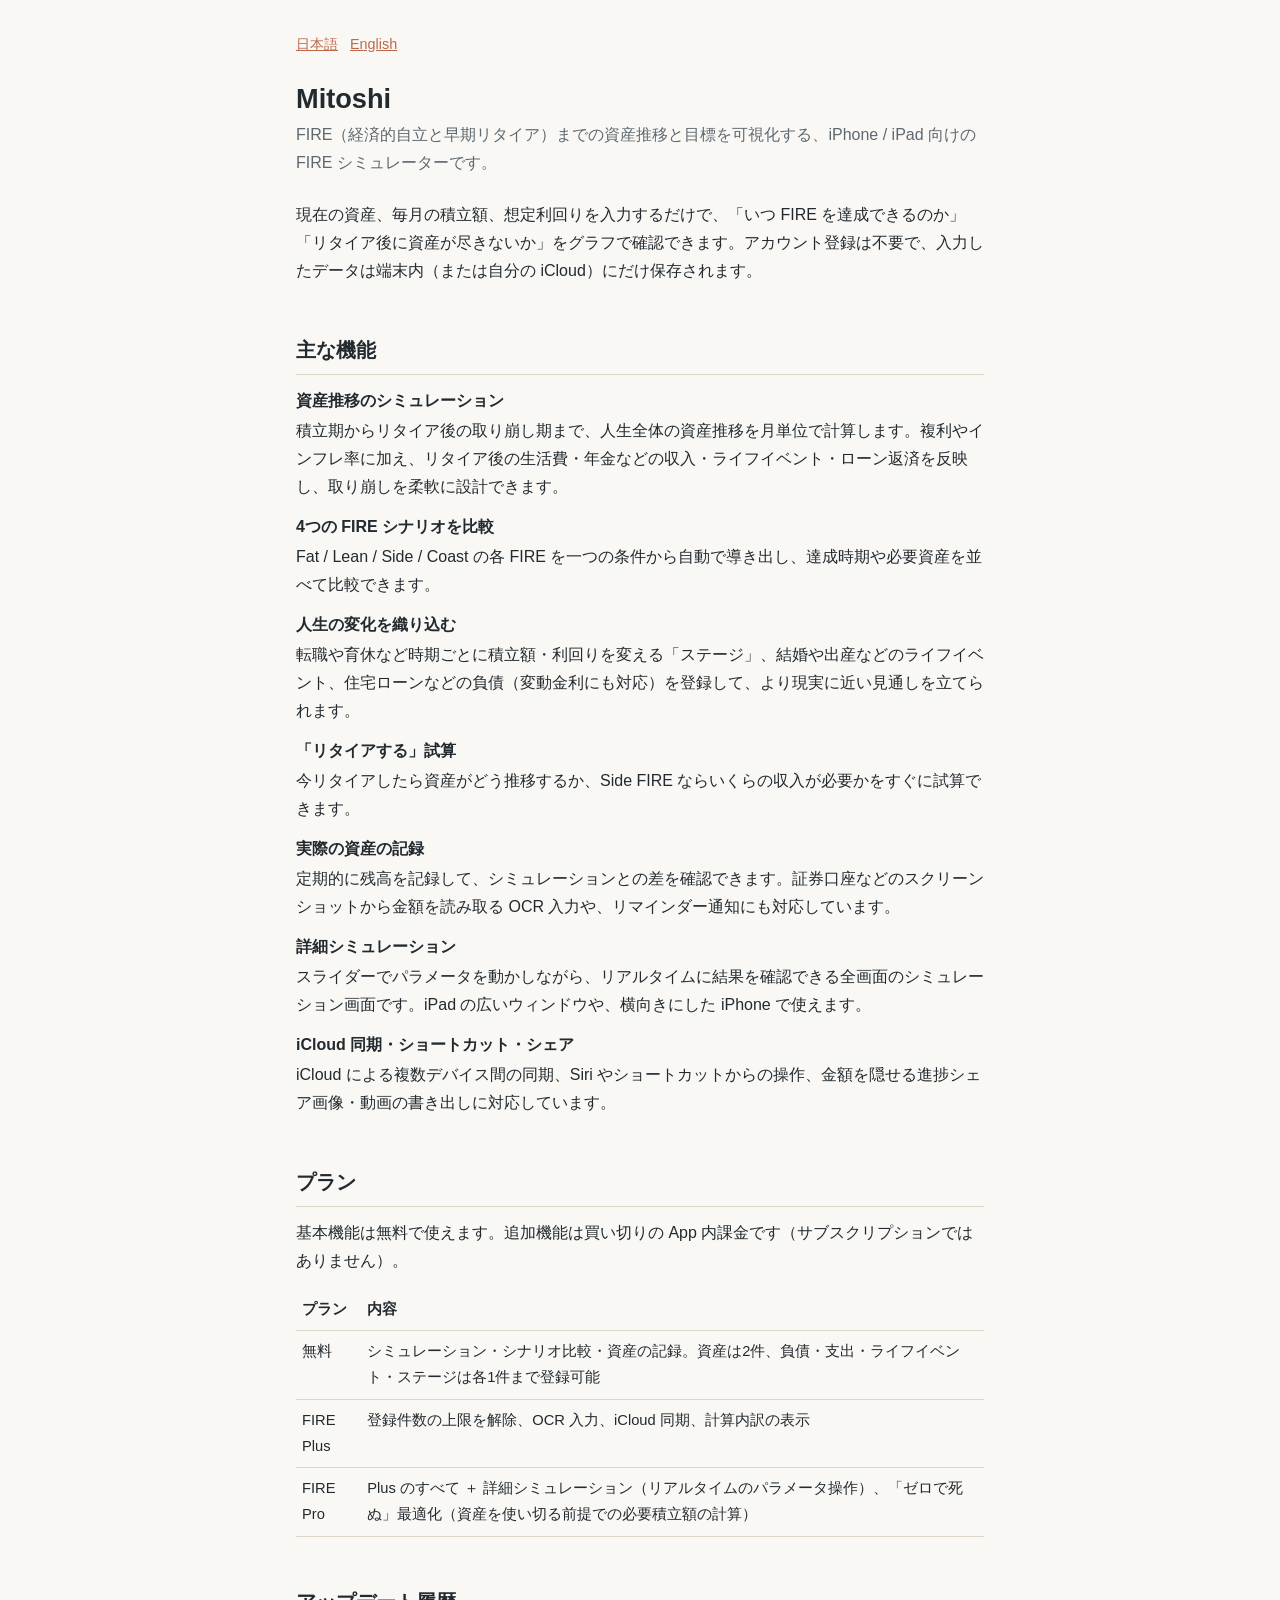
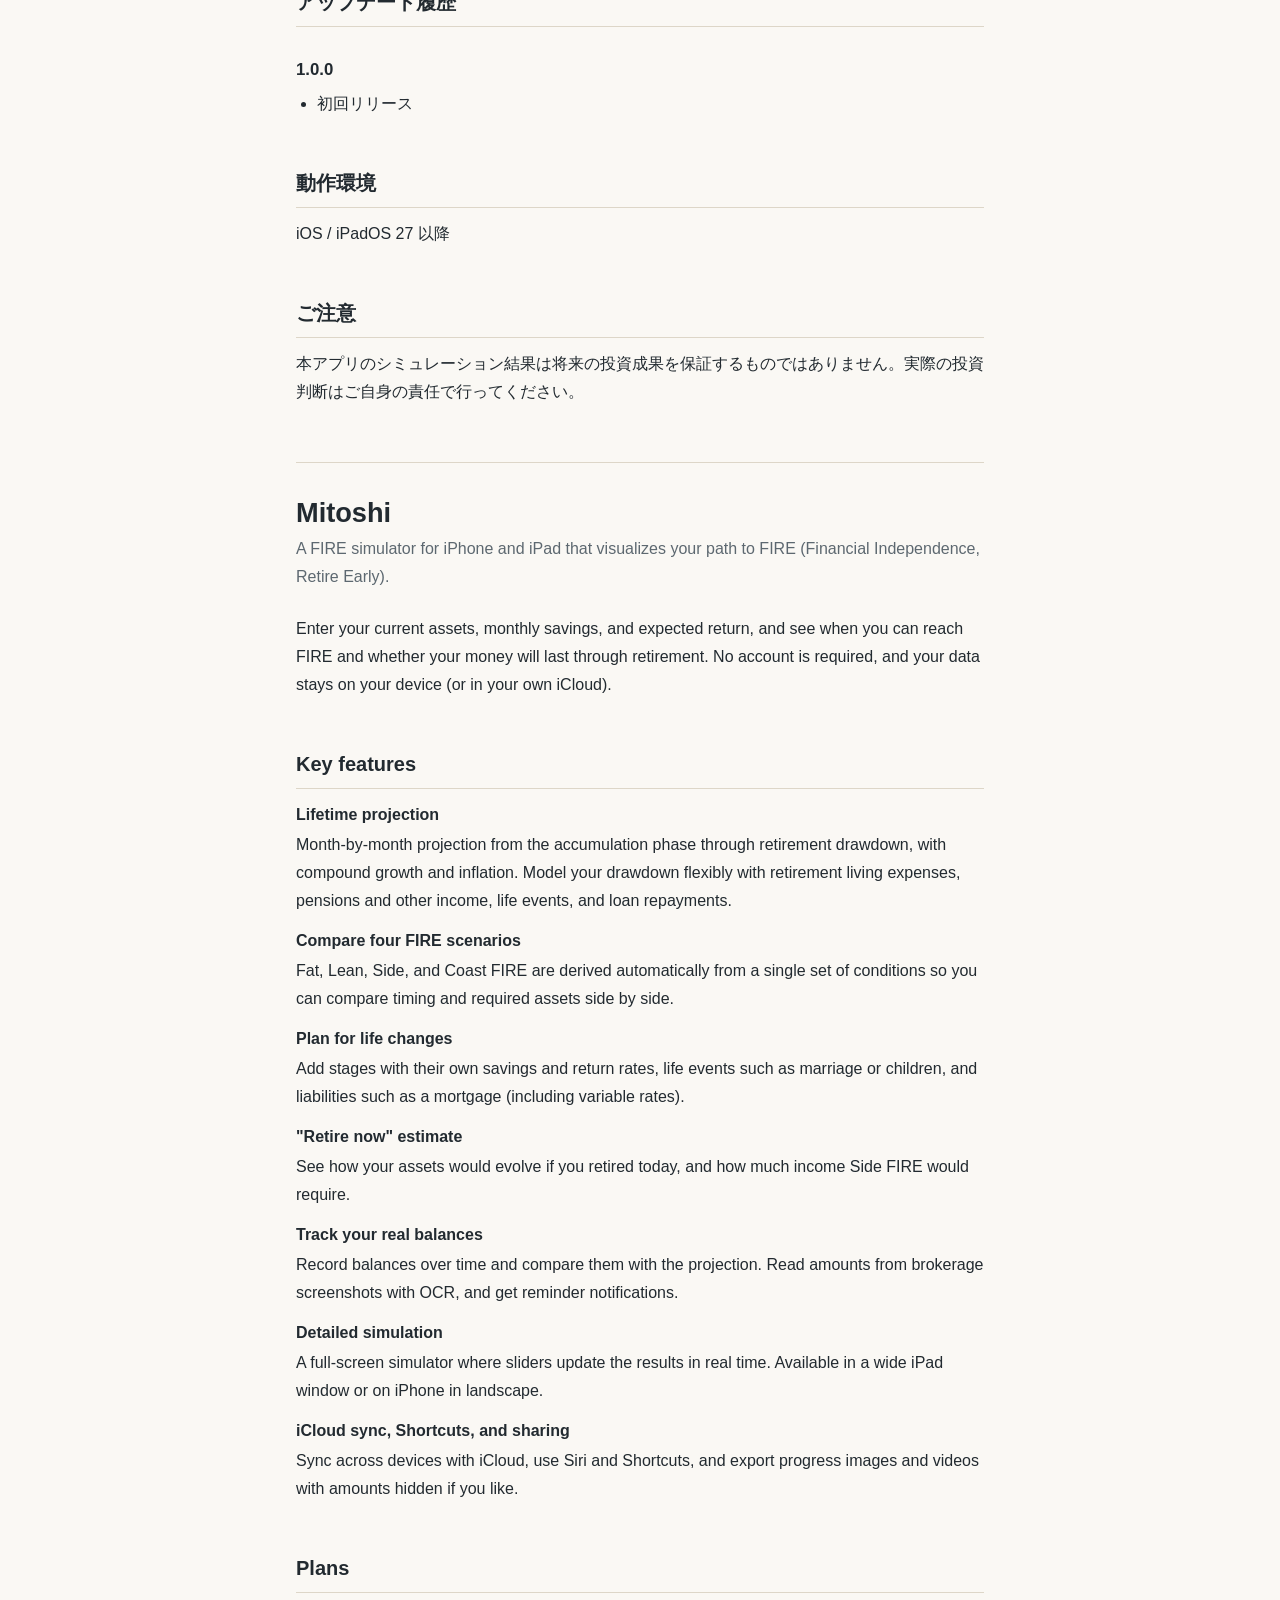
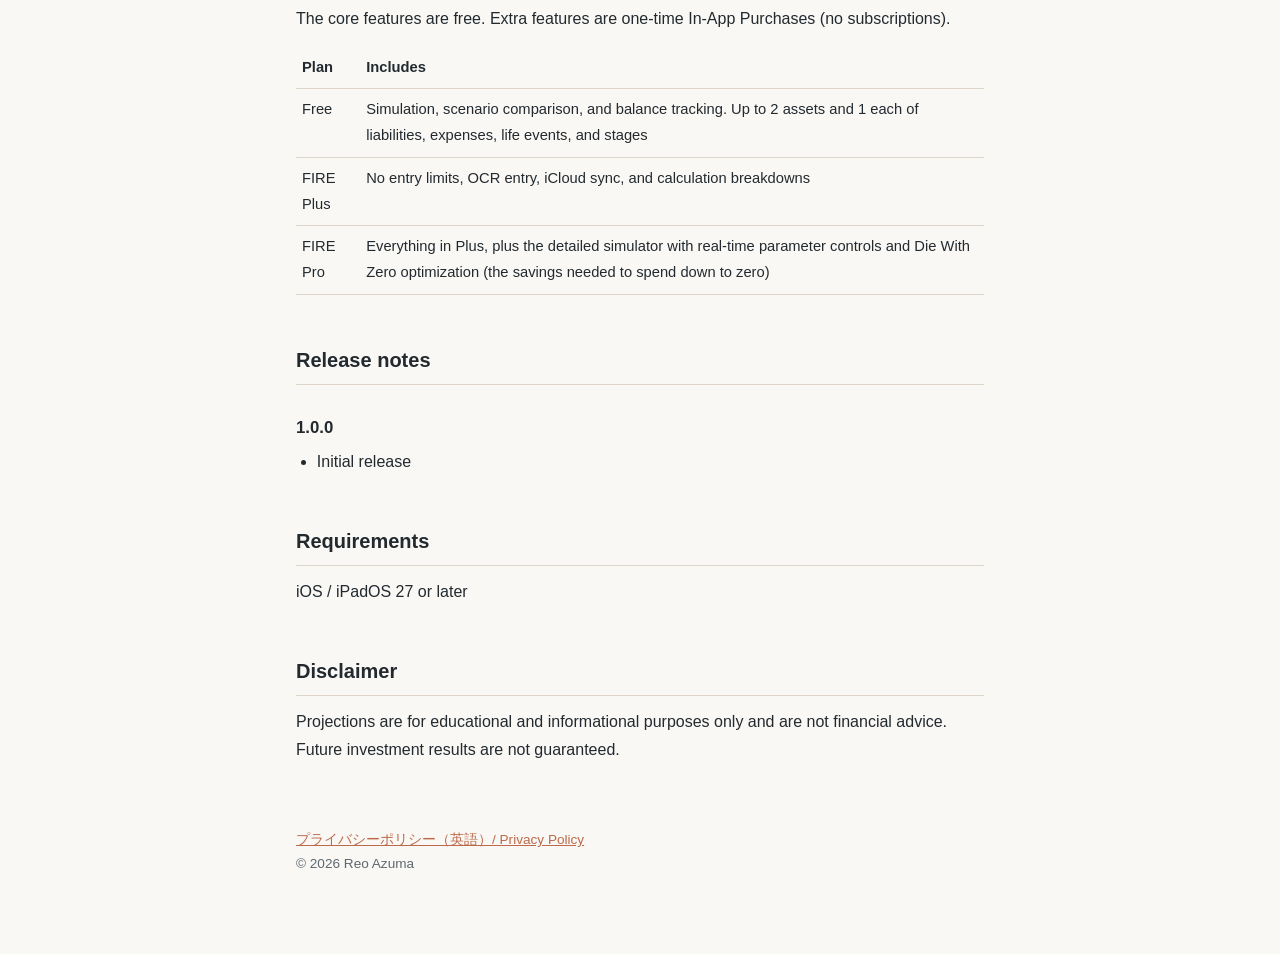
==== commit 4b0d2821: "fix: 動作環境を iOS 27 にし、詳細シミュレーションの説明を現行仕様に合わせる - 動作環境を iOS / iPadOS 27 以降に更新（アプリの最低対応 OS が 27.0 に） - 詳" ====
--- a/fire-simulator/index.html
+++ b/fire-simulator/index.html
@@ -35,8 +35,8 @@
       <dt>実際の資産の記録</dt>
       <dd>定期的に残高を記録して、シミュレーションとの差を確認できます。証券口座などのスクリーンショットから金額を読み取る OCR 入力や、リマインダー通知にも対応しています。</dd>
 
-      <dt>iPad での詳細シミュレーション</dt>
-      <dd>iPad を横向きにすると、スライダーでパラメータを動かしながらリアルタイムに結果を確認できる全画面のシミュレーション画面が開きます。</dd>
+      <dt>詳細シミュレーション</dt>
+      <dd>スライダーでパラメータを動かしながら、リアルタイムに結果を確認できる全画面のシミュレーション画面です。iPad の広いウィンドウや、横向きにした iPhone で使えます。</dd>
 
       <dt>iCloud 同期・ショートカット・シェア</dt>
       <dd>iCloud による複数デバイス間の同期、Siri やショートカットからの操作、金額を隠せる進捗シェア画像・動画の書き出しに対応しています。</dd>
@@ -48,7 +48,7 @@
       <tr><th>プラン</th><th>内容</th></tr>
       <tr><td>無料</td><td>シミュレーション・シナリオ比較・資産の記録。資産は2件、負債・支出・ライフイベント・ステージは各1件まで登録可能</td></tr>
       <tr><td>FIRE Plus</td><td>登録件数の上限を解除、OCR 入力、iCloud 同期、計算内訳の表示</td></tr>
-      <tr><td>FIRE Pro</td><td>Plus のすべて ＋ iPad の詳細シミュレーション（リアルタイムのパラメータ操作）</td></tr>
+      <tr><td>FIRE Pro</td><td>Plus のすべて ＋ 詳細シミュレーション（リアルタイムのパラメータ操作）、「ゼロで死ぬ」最適化（資産を使い切る前提での必要積立額の計算）</td></tr>
     </table>
 
     <h2>アップデート履歴</h2>
@@ -58,7 +58,7 @@
     </ul>
 
     <h2>動作環境</h2>
-    <p>iOS / iPadOS 26.5 以降</p>
+    <p>iOS / iPadOS 27 以降</p>
 
     <h2>ご注意</h2>
     <p>本アプリのシミュレーション結果は将来の投資成果を保証するものではありません。実際の投資判断はご自身の責任で行ってください。</p>
@@ -90,8 +90,8 @@
       <dt>Track your real balances</dt>
       <dd>Record balances over time and compare them with the projection. Read amounts from brokerage screenshots with OCR, and get reminder notifications.</dd>
 
-      <dt>Detailed simulation on iPad</dt>
-      <dd>Turn your iPad to landscape to open a full-screen simulator where sliders update the results in real time.</dd>
+      <dt>Detailed simulation</dt>
+      <dd>A full-screen simulator where sliders update the results in real time. Available in a wide iPad window or on iPhone in landscape.</dd>
 
       <dt>iCloud sync, Shortcuts, and sharing</dt>
       <dd>Sync across devices with iCloud, use Siri and Shortcuts, and export progress images and videos with amounts hidden if you like.</dd>
@@ -103,7 +103,7 @@
       <tr><th>Plan</th><th>Includes</th></tr>
       <tr><td>Free</td><td>Simulation, scenario comparison, and balance tracking. Up to 2 assets and 1 each of liabilities, expenses, life events, and stages</td></tr>
       <tr><td>FIRE Plus</td><td>No entry limits, OCR entry, iCloud sync, and calculation breakdowns</td></tr>
-      <tr><td>FIRE Pro</td><td>Everything in Plus, plus the detailed iPad simulator with real-time parameter controls</td></tr>
+      <tr><td>FIRE Pro</td><td>Everything in Plus, plus the detailed simulator with real-time parameter controls and Die With Zero optimization (the savings needed to spend down to zero)</td></tr>
     </table>
 
     <h2>Release notes</h2>
@@ -113,7 +113,7 @@
     </ul>
 
     <h2>Requirements</h2>
-    <p>iOS / iPadOS 26.5 or later</p>
+    <p>iOS / iPadOS 27 or later</p>
 
     <h2>Disclaimer</h2>
     <p>Projections are for educational and informational purposes only and are not financial advice. Future investment results are not guaranteed.</p>
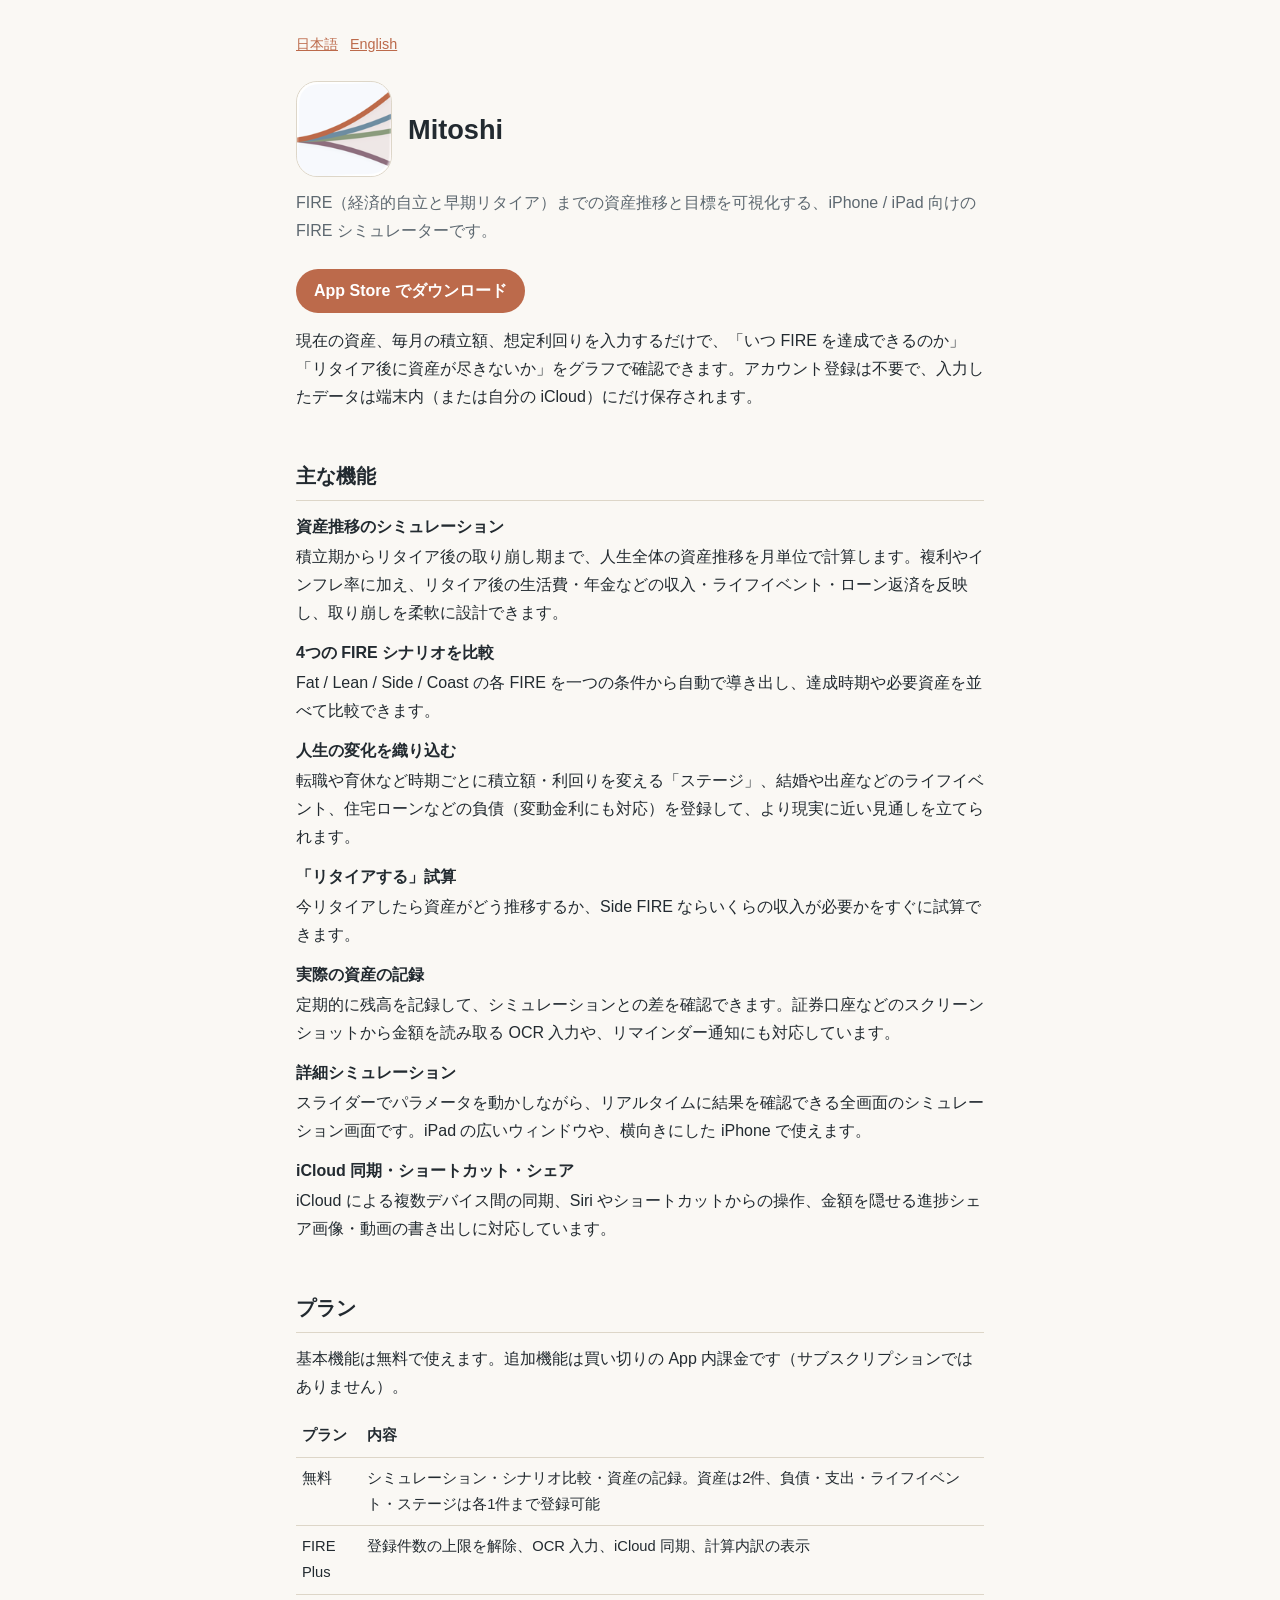
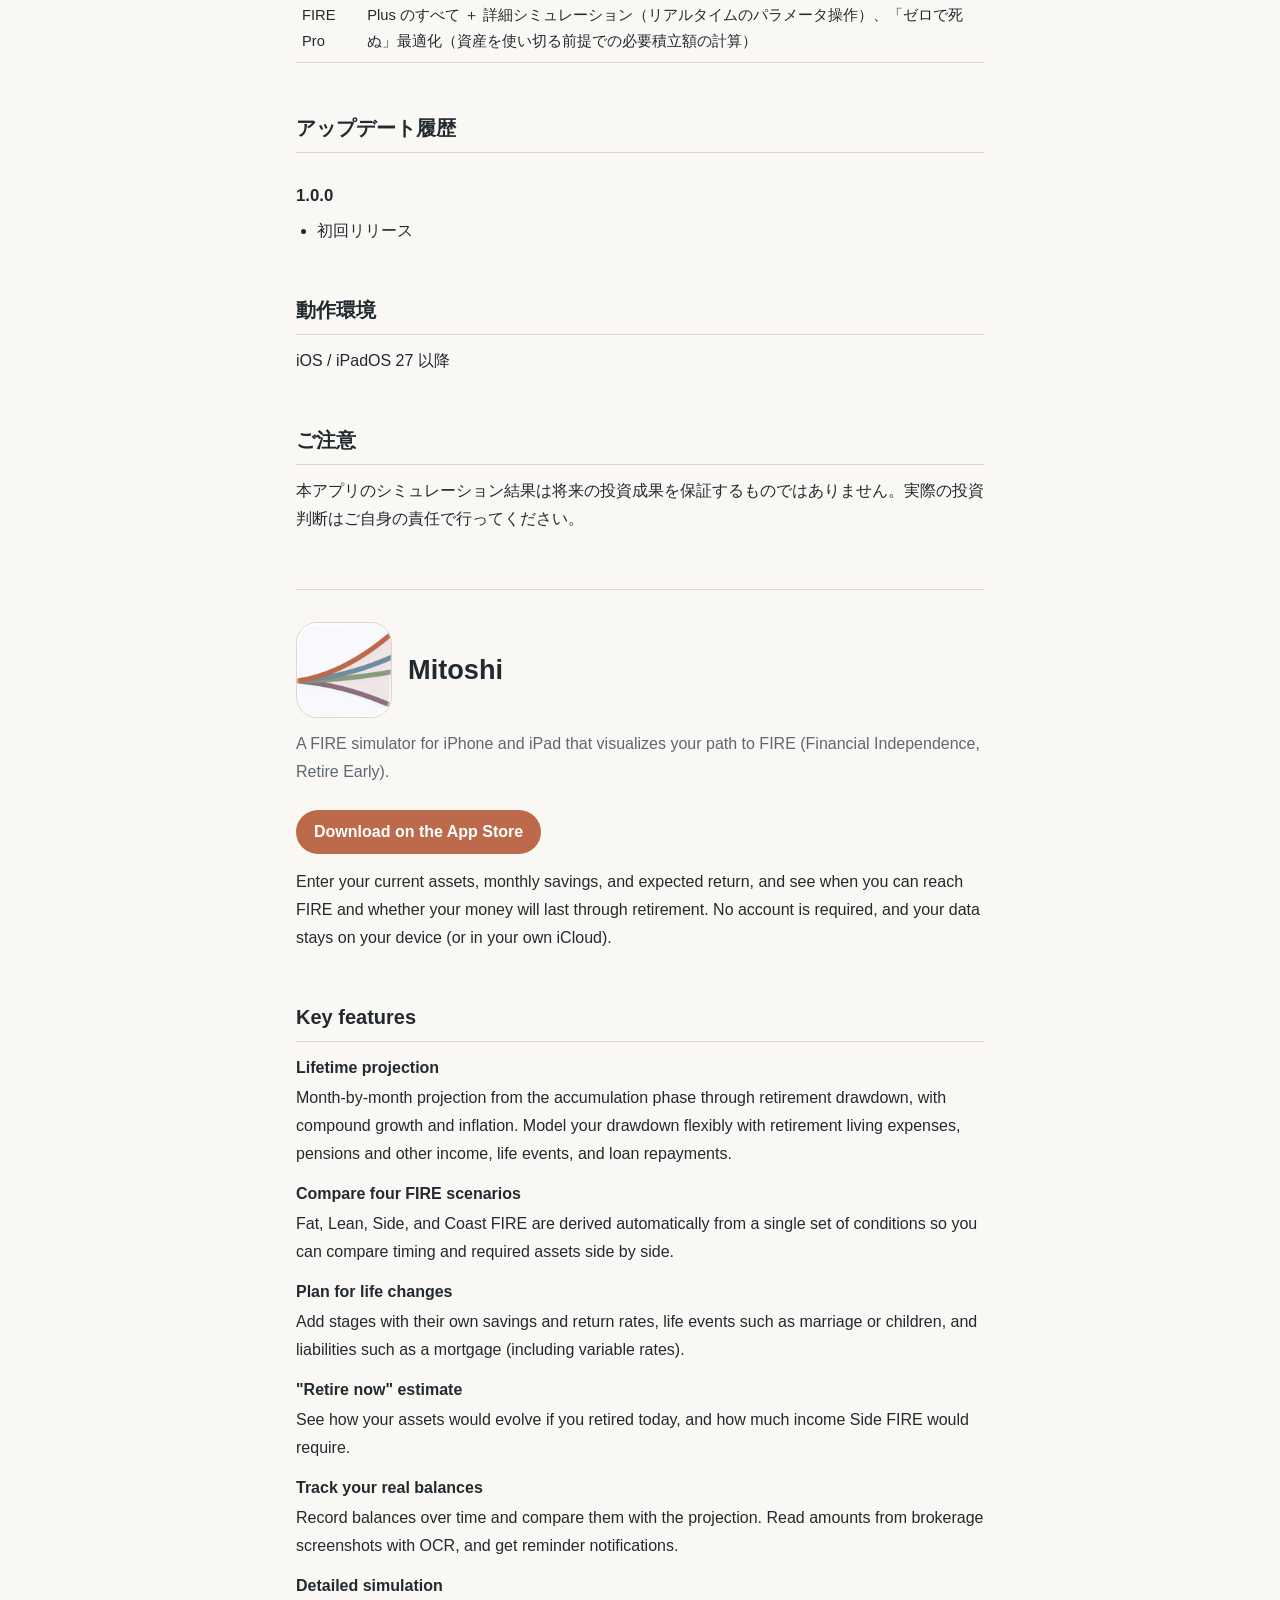
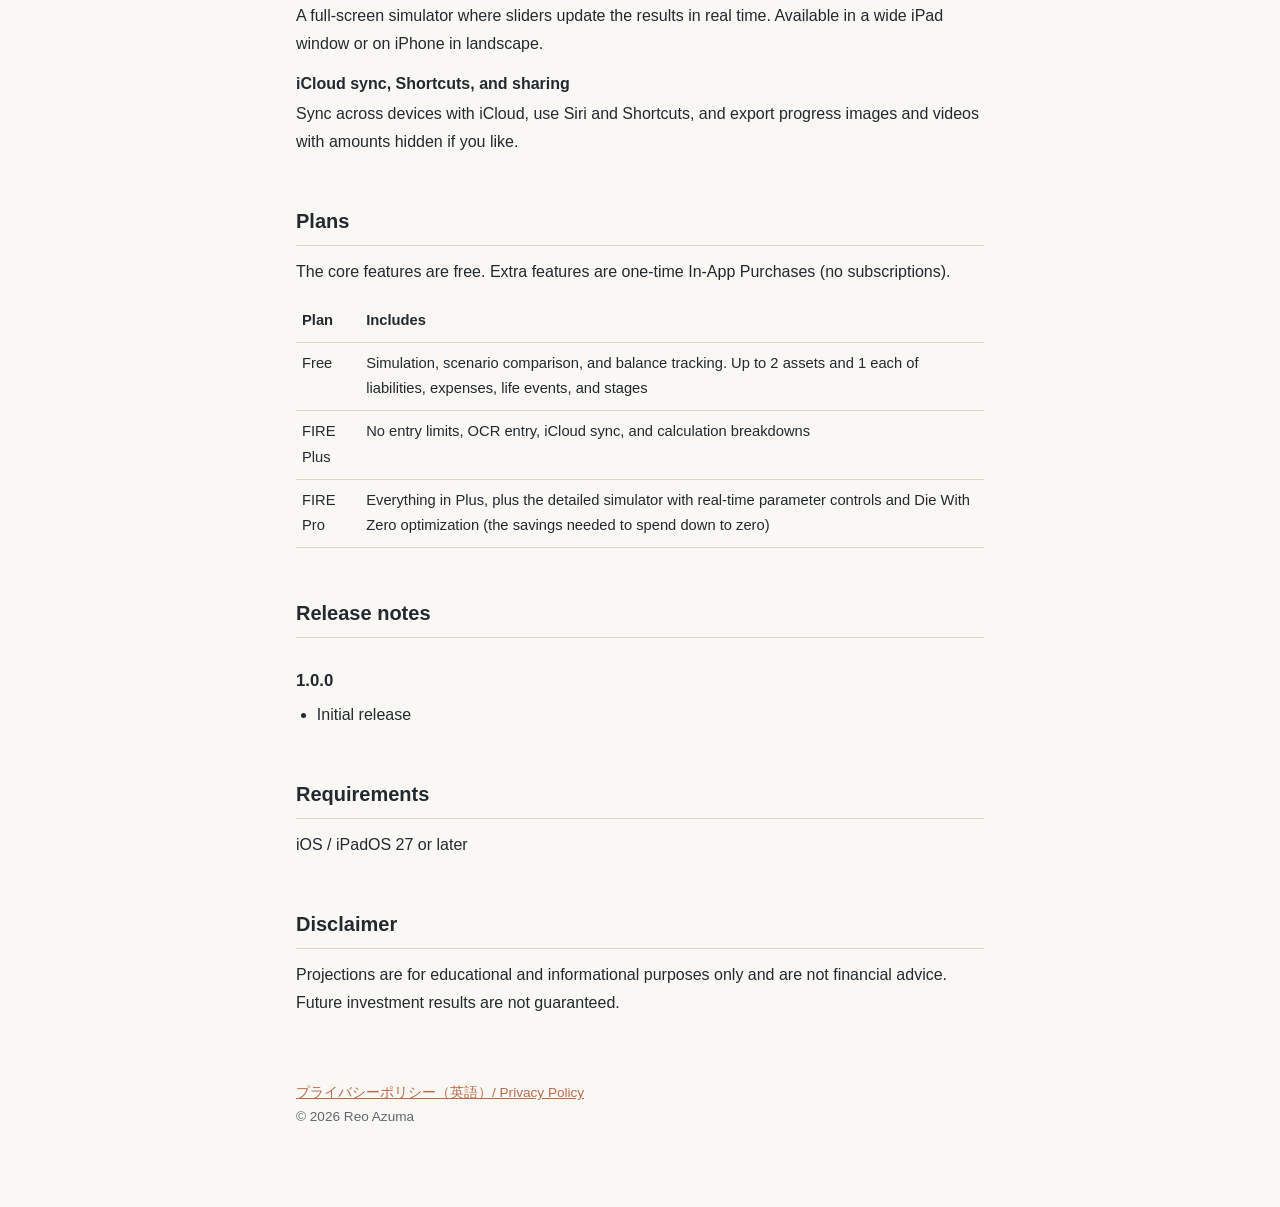
==== commit bb968ab8: "feat: App Store へのリンクとアプリアイコンを追加 Co-Authored-By: Claude Opus 5.5 <noreply@anthropic.com>" ====
--- a/fire-simulator/index.html
+++ b/fire-simulator/index.html
@@ -13,8 +13,12 @@
 
   <!-- ===== 日本語 ===== -->
   <article id="ja" lang="ja">
-    <h1>Mitoshi</h1>
+    <header class="app-header">
+      <img class="app-icon" src="icon.png" width="96" height="96" alt="Mitoshi のアプリアイコン">
+      <h1>Mitoshi</h1>
+    </header>
     <p class="lead">FIRE（経済的自立と早期リタイア）までの資産推移と目標を可視化する、iPhone / iPad 向けの FIRE シミュレーターです。</p>
+    <p><a class="store-link" href="https://apps.apple.com/app/mitoshi/id6761768358">App Store でダウンロード</a></p>
 
     <p>現在の資産、毎月の積立額、想定利回りを入力するだけで、「いつ FIRE を達成できるのか」「リタイア後に資産が尽きないか」をグラフで確認できます。アカウント登録は不要で、入力したデータは端末内（または自分の iCloud）にだけ保存されます。</p>
 
@@ -68,8 +72,12 @@
 
   <!-- ===== English ===== -->
   <article id="en" lang="en">
-    <h1>Mitoshi</h1>
+    <header class="app-header">
+      <img class="app-icon" src="icon.png" width="96" height="96" alt="Mitoshi app icon">
+      <h1>Mitoshi</h1>
+    </header>
     <p class="lead">A FIRE simulator for iPhone and iPad that visualizes your path to FIRE (Financial Independence, Retire Early).</p>
+    <p><a class="store-link" href="https://apps.apple.com/app/mitoshi/id6761768358">Download on the App Store</a></p>
 
     <p>Enter your current assets, monthly savings, and expected return, and see when you can reach FIRE and whether your money will last through retirement. No account is required, and your data stays on your device (or in your own iCloud).</p>
 
--- a/fire-simulator/style.css
+++ b/fire-simulator/style.css
@@ -44,6 +44,21 @@
 
 a { color: var(--accent); }
 
+.app-header { display: flex; align-items: center; gap: 16px; margin-bottom: 12px; }
+.app-header h1 { margin: 0; }
+.app-icon { width: 96px; height: 96px; border-radius: 22%; border: 1px solid var(--line); flex-shrink: 0; }
+
+.store-link {
+  display: inline-block;
+  padding: 8px 18px;
+  border-radius: 999px;
+  background: var(--accent);
+  color: #fff;
+  font-weight: 600;
+  text-decoration: none;
+}
+.store-link:hover { opacity: 0.85; }
+
 .lead { color: var(--muted); margin-bottom: 24px; }
 .muted { color: var(--muted); font-size: 0.9rem; }
 
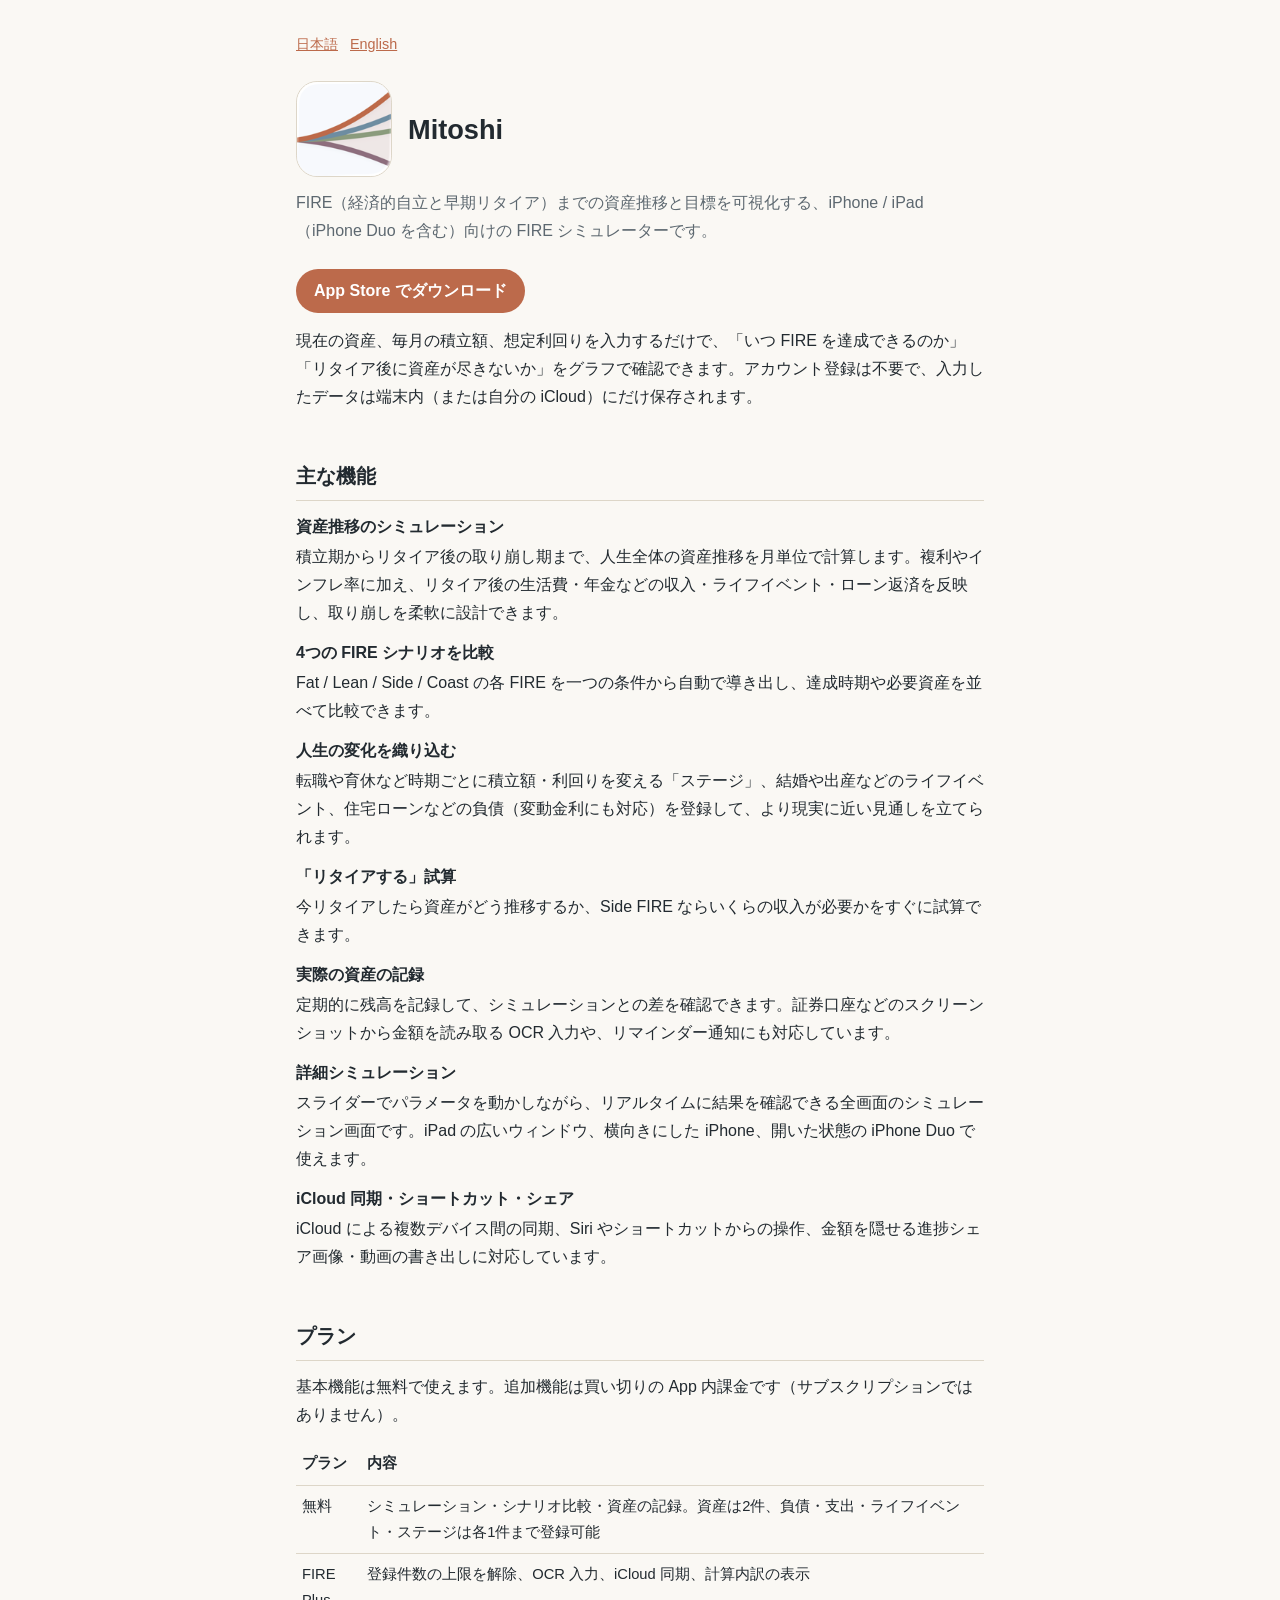
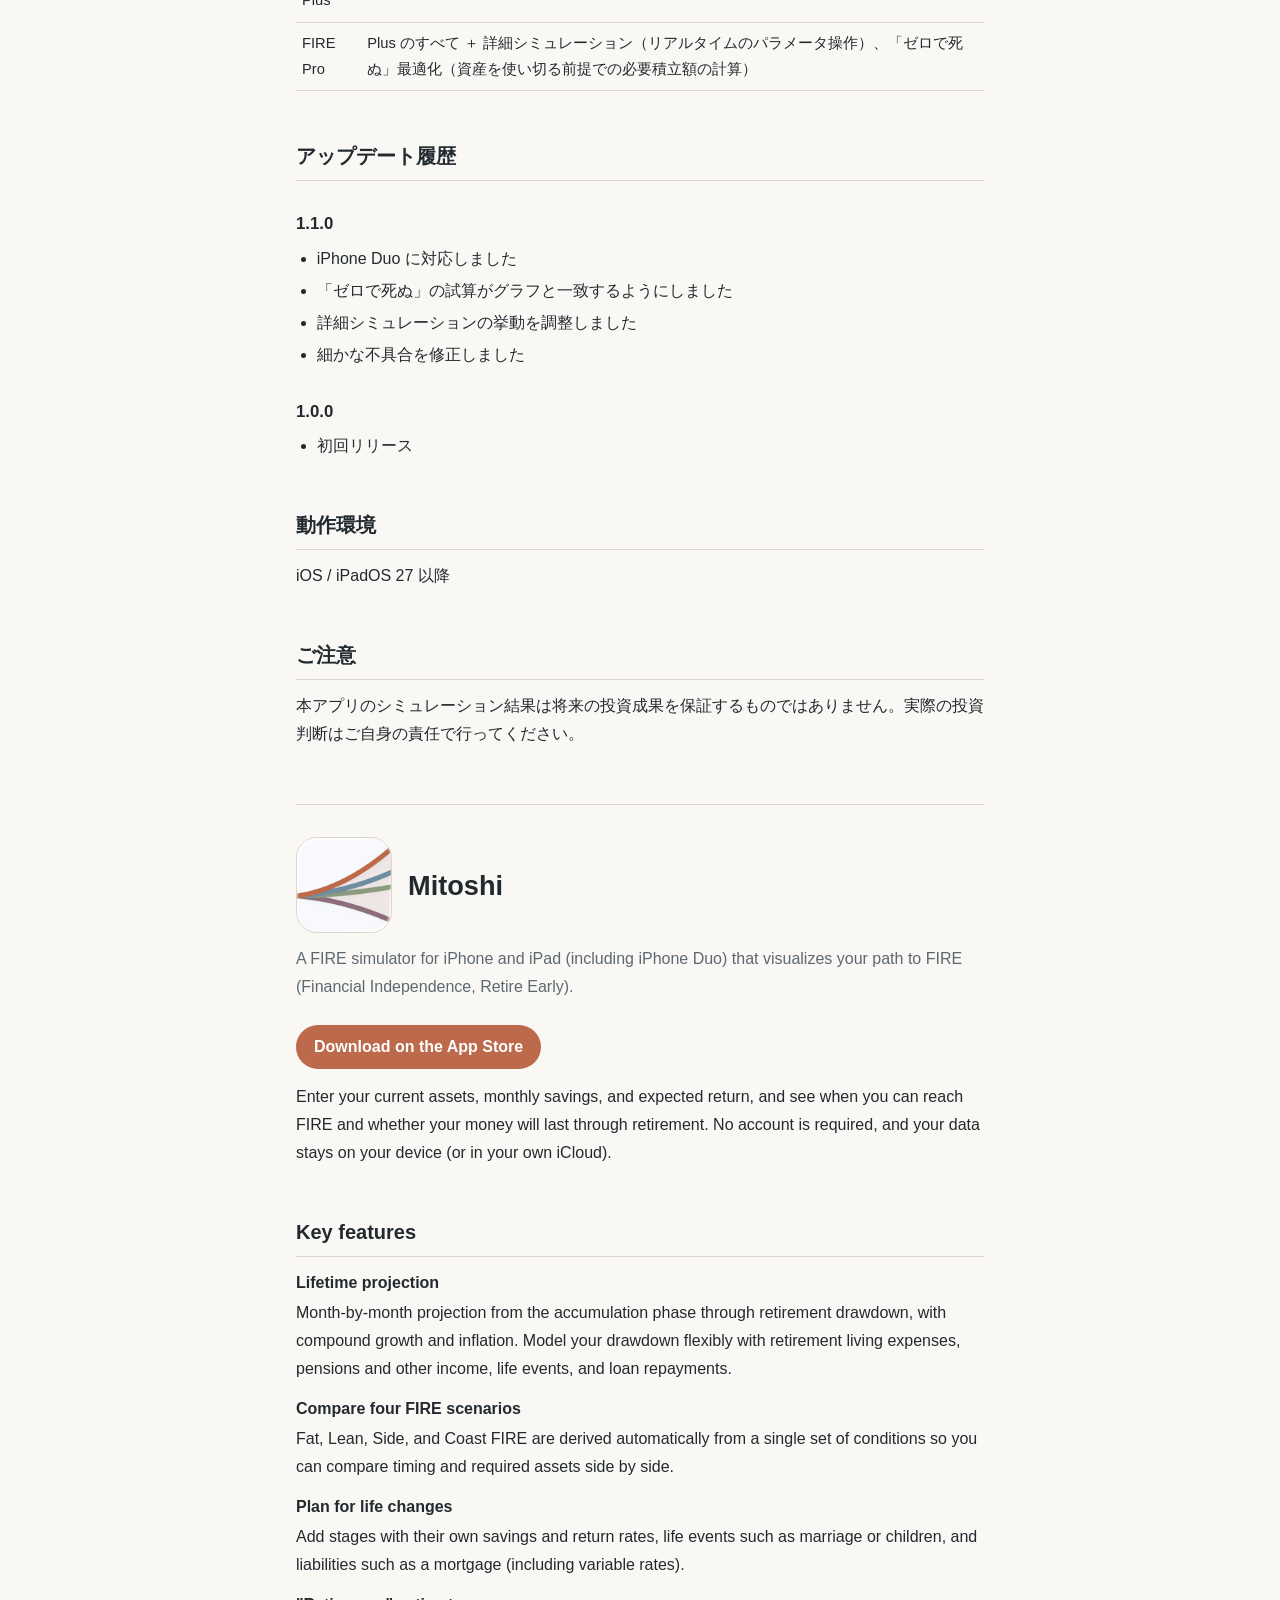
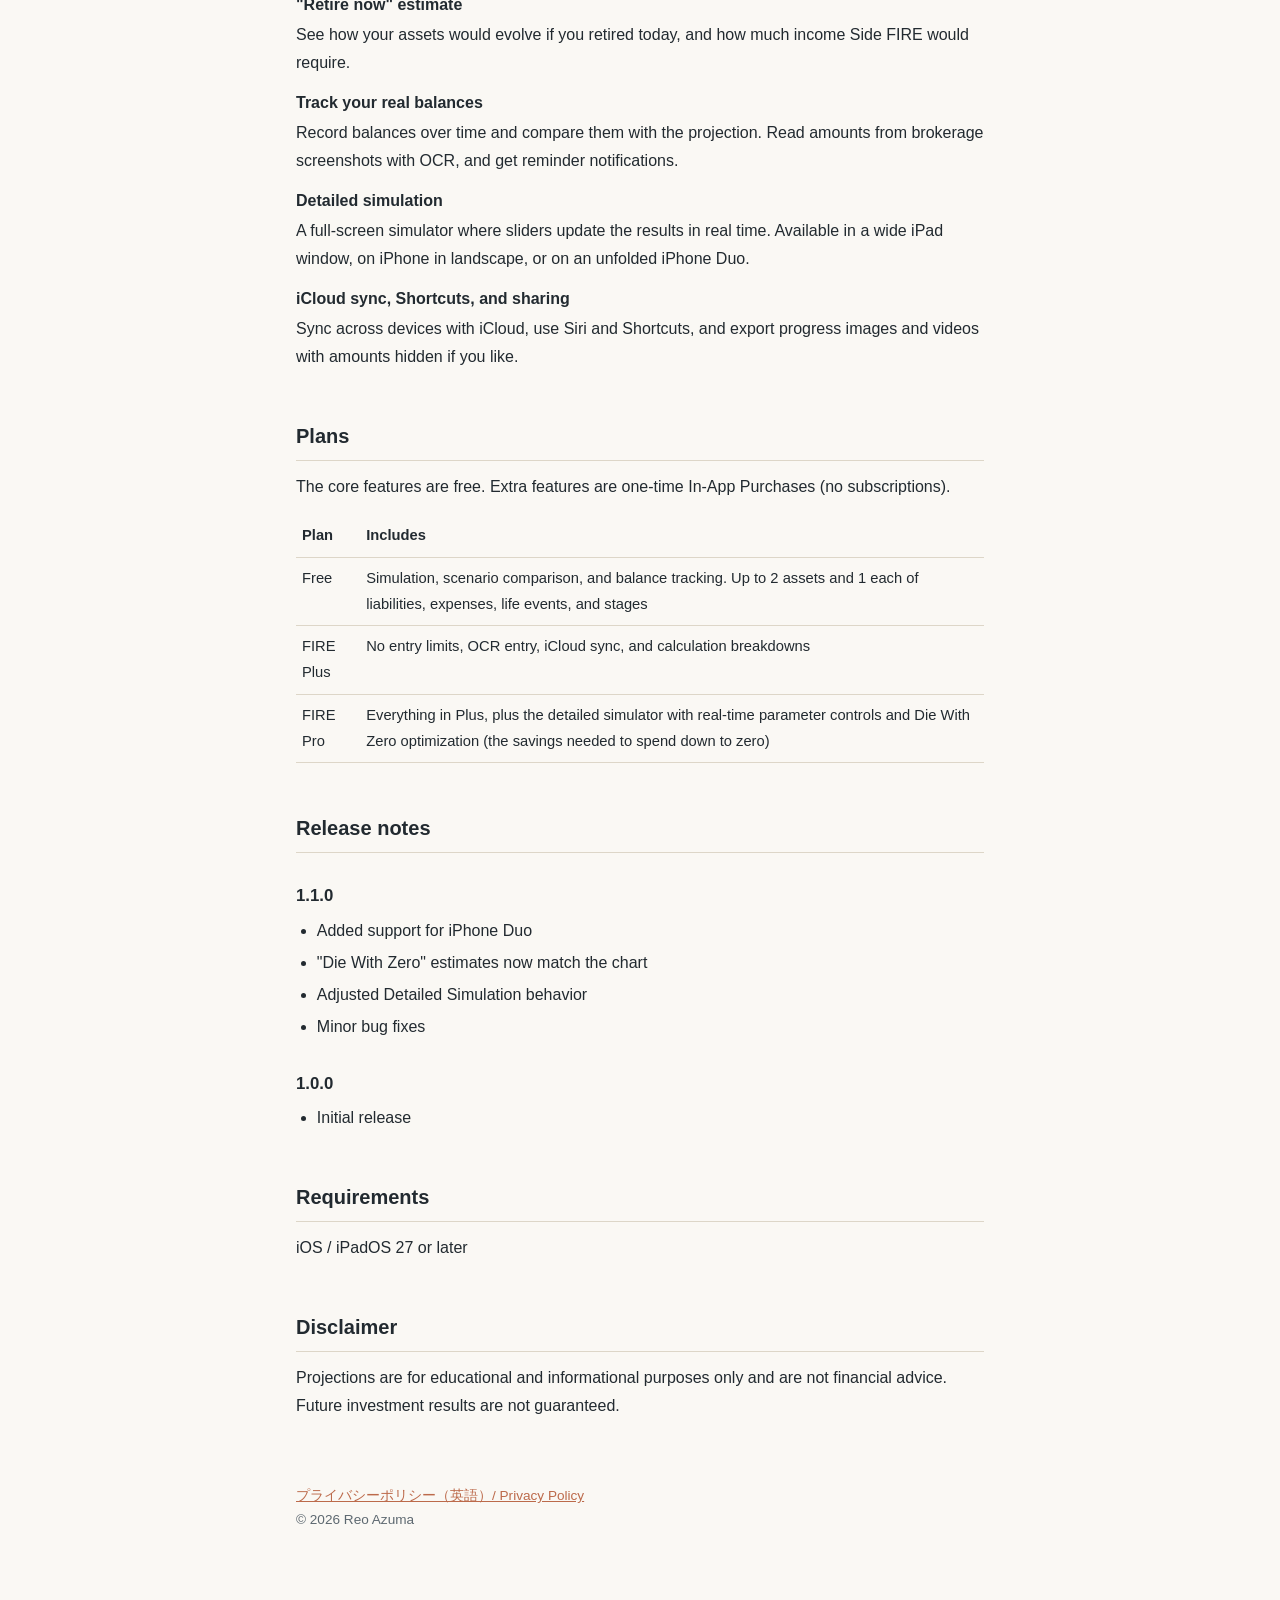
==== commit 9bef465d: "feat: 1.1.0 のアップデート履歴と iPhone Duo 対応を追記 Co-Authored-By: Claude Opus 5.5 <noreply@anthropic.com>" ====
--- a/fire-simulator/index.html
+++ b/fire-simulator/index.html
@@ -17,7 +17,7 @@
       <img class="app-icon" src="icon.png" width="96" height="96" alt="Mitoshi のアプリアイコン">
       <h1>Mitoshi</h1>
     </header>
-    <p class="lead">FIRE（経済的自立と早期リタイア）までの資産推移と目標を可視化する、iPhone / iPad 向けの FIRE シミュレーターです。</p>
+    <p class="lead">FIRE（経済的自立と早期リタイア）までの資産推移と目標を可視化する、iPhone / iPad（iPhone Duo を含む）向けの FIRE シミュレーターです。</p>
     <p><a class="store-link" href="https://apps.apple.com/app/mitoshi/id6761768358">App Store でダウンロード</a></p>
 
     <p>現在の資産、毎月の積立額、想定利回りを入力するだけで、「いつ FIRE を達成できるのか」「リタイア後に資産が尽きないか」をグラフで確認できます。アカウント登録は不要で、入力したデータは端末内（または自分の iCloud）にだけ保存されます。</p>
@@ -40,7 +40,7 @@
       <dd>定期的に残高を記録して、シミュレーションとの差を確認できます。証券口座などのスクリーンショットから金額を読み取る OCR 入力や、リマインダー通知にも対応しています。</dd>
 
       <dt>詳細シミュレーション</dt>
-      <dd>スライダーでパラメータを動かしながら、リアルタイムに結果を確認できる全画面のシミュレーション画面です。iPad の広いウィンドウや、横向きにした iPhone で使えます。</dd>
+      <dd>スライダーでパラメータを動かしながら、リアルタイムに結果を確認できる全画面のシミュレーション画面です。iPad の広いウィンドウ、横向きにした iPhone、開いた状態の iPhone Duo で使えます。</dd>
 
       <dt>iCloud 同期・ショートカット・シェア</dt>
       <dd>iCloud による複数デバイス間の同期、Siri やショートカットからの操作、金額を隠せる進捗シェア画像・動画の書き出しに対応しています。</dd>
@@ -56,6 +56,13 @@
     </table>
 
     <h2>アップデート履歴</h2>
+    <h3>1.1.0</h3>
+    <ul>
+      <li>iPhone Duo に対応しました</li>
+      <li>「ゼロで死ぬ」の試算がグラフと一致するようにしました</li>
+      <li>詳細シミュレーションの挙動を調整しました</li>
+      <li>細かな不具合を修正しました</li>
+    </ul>
     <h3>1.0.0</h3>
     <ul>
       <li>初回リリース</li>
@@ -76,7 +83,7 @@
       <img class="app-icon" src="icon.png" width="96" height="96" alt="Mitoshi app icon">
       <h1>Mitoshi</h1>
     </header>
-    <p class="lead">A FIRE simulator for iPhone and iPad that visualizes your path to FIRE (Financial Independence, Retire Early).</p>
+    <p class="lead">A FIRE simulator for iPhone and iPad (including iPhone Duo) that visualizes your path to FIRE (Financial Independence, Retire Early).</p>
     <p><a class="store-link" href="https://apps.apple.com/app/mitoshi/id6761768358">Download on the App Store</a></p>
 
     <p>Enter your current assets, monthly savings, and expected return, and see when you can reach FIRE and whether your money will last through retirement. No account is required, and your data stays on your device (or in your own iCloud).</p>
@@ -99,7 +106,7 @@
       <dd>Record balances over time and compare them with the projection. Read amounts from brokerage screenshots with OCR, and get reminder notifications.</dd>
 
       <dt>Detailed simulation</dt>
-      <dd>A full-screen simulator where sliders update the results in real time. Available in a wide iPad window or on iPhone in landscape.</dd>
+      <dd>A full-screen simulator where sliders update the results in real time. Available in a wide iPad window, on iPhone in landscape, or on an unfolded iPhone Duo.</dd>
 
       <dt>iCloud sync, Shortcuts, and sharing</dt>
       <dd>Sync across devices with iCloud, use Siri and Shortcuts, and export progress images and videos with amounts hidden if you like.</dd>
@@ -115,6 +122,13 @@
     </table>
 
     <h2>Release notes</h2>
+    <h3>1.1.0</h3>
+    <ul>
+      <li>Added support for iPhone Duo</li>
+      <li>"Die With Zero" estimates now match the chart</li>
+      <li>Adjusted Detailed Simulation behavior</li>
+      <li>Minor bug fixes</li>
+    </ul>
     <h3>1.0.0</h3>
     <ul>
       <li>Initial release</li>
